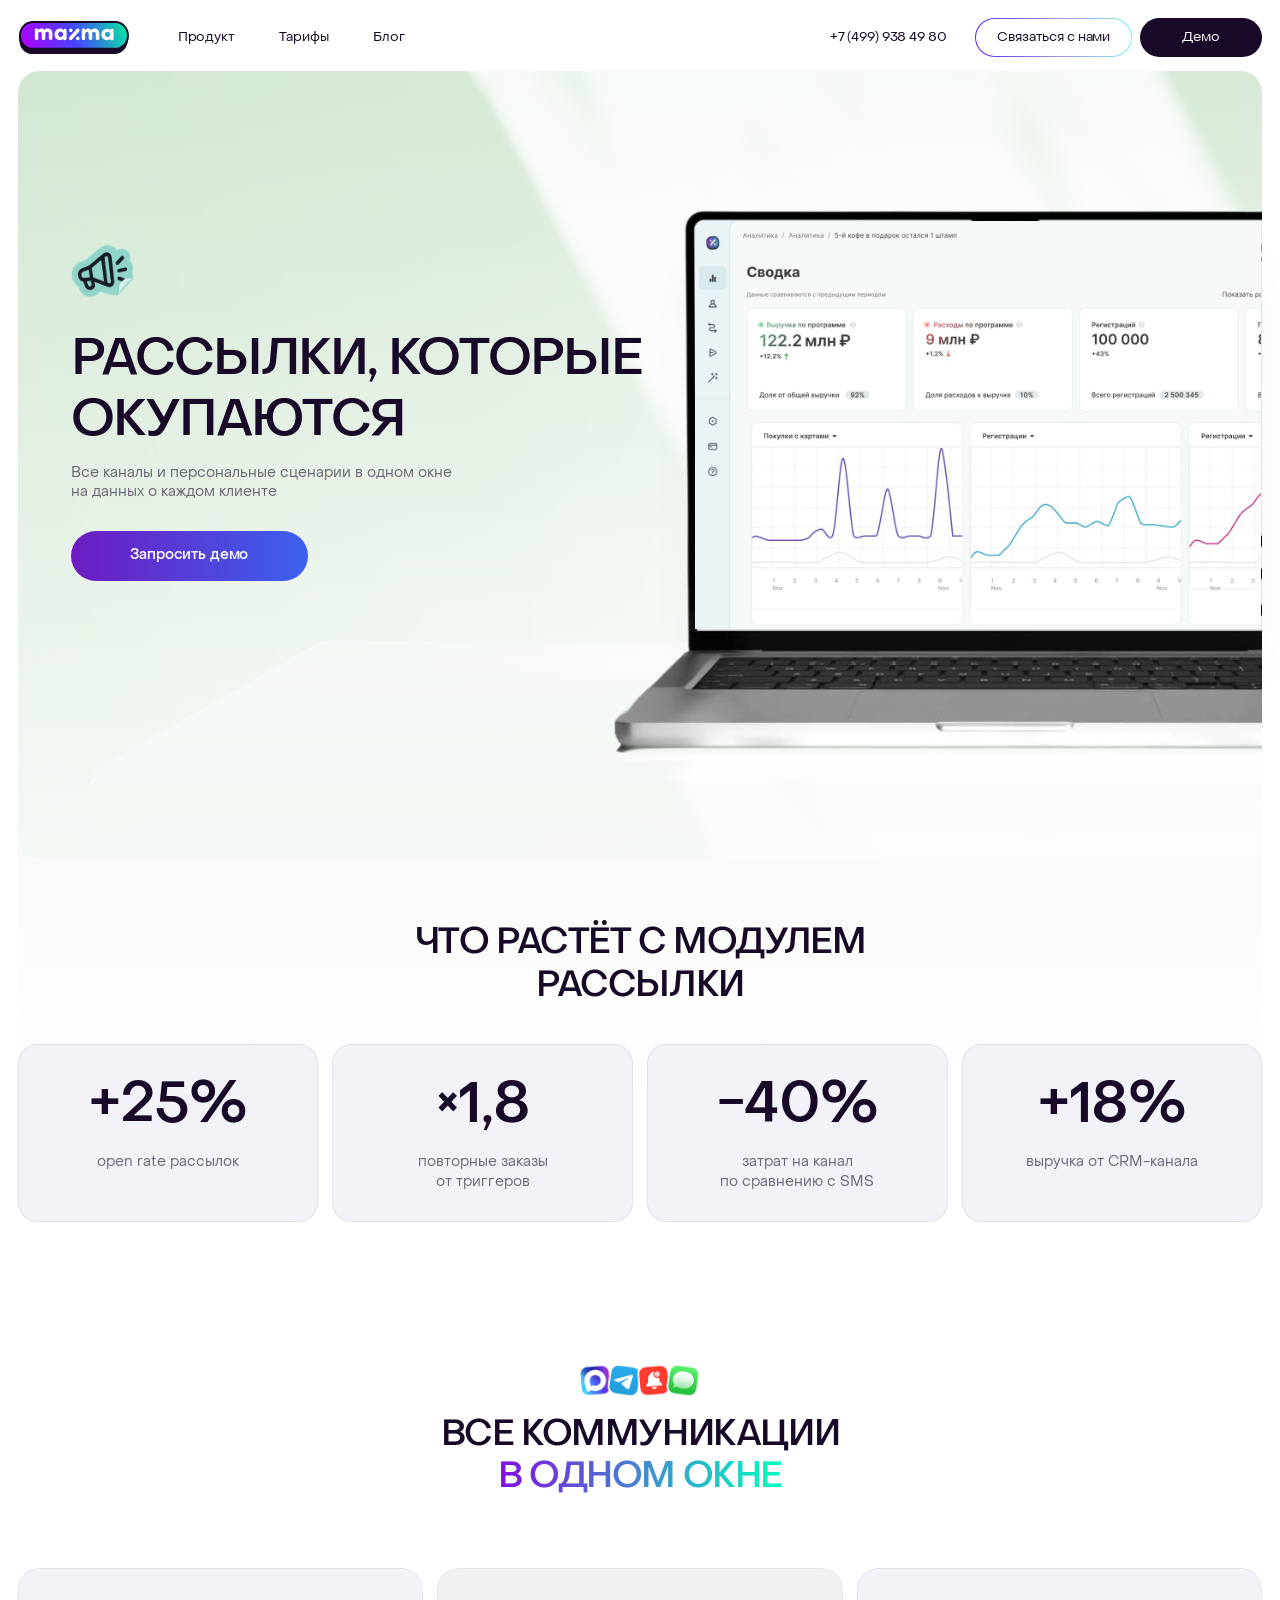
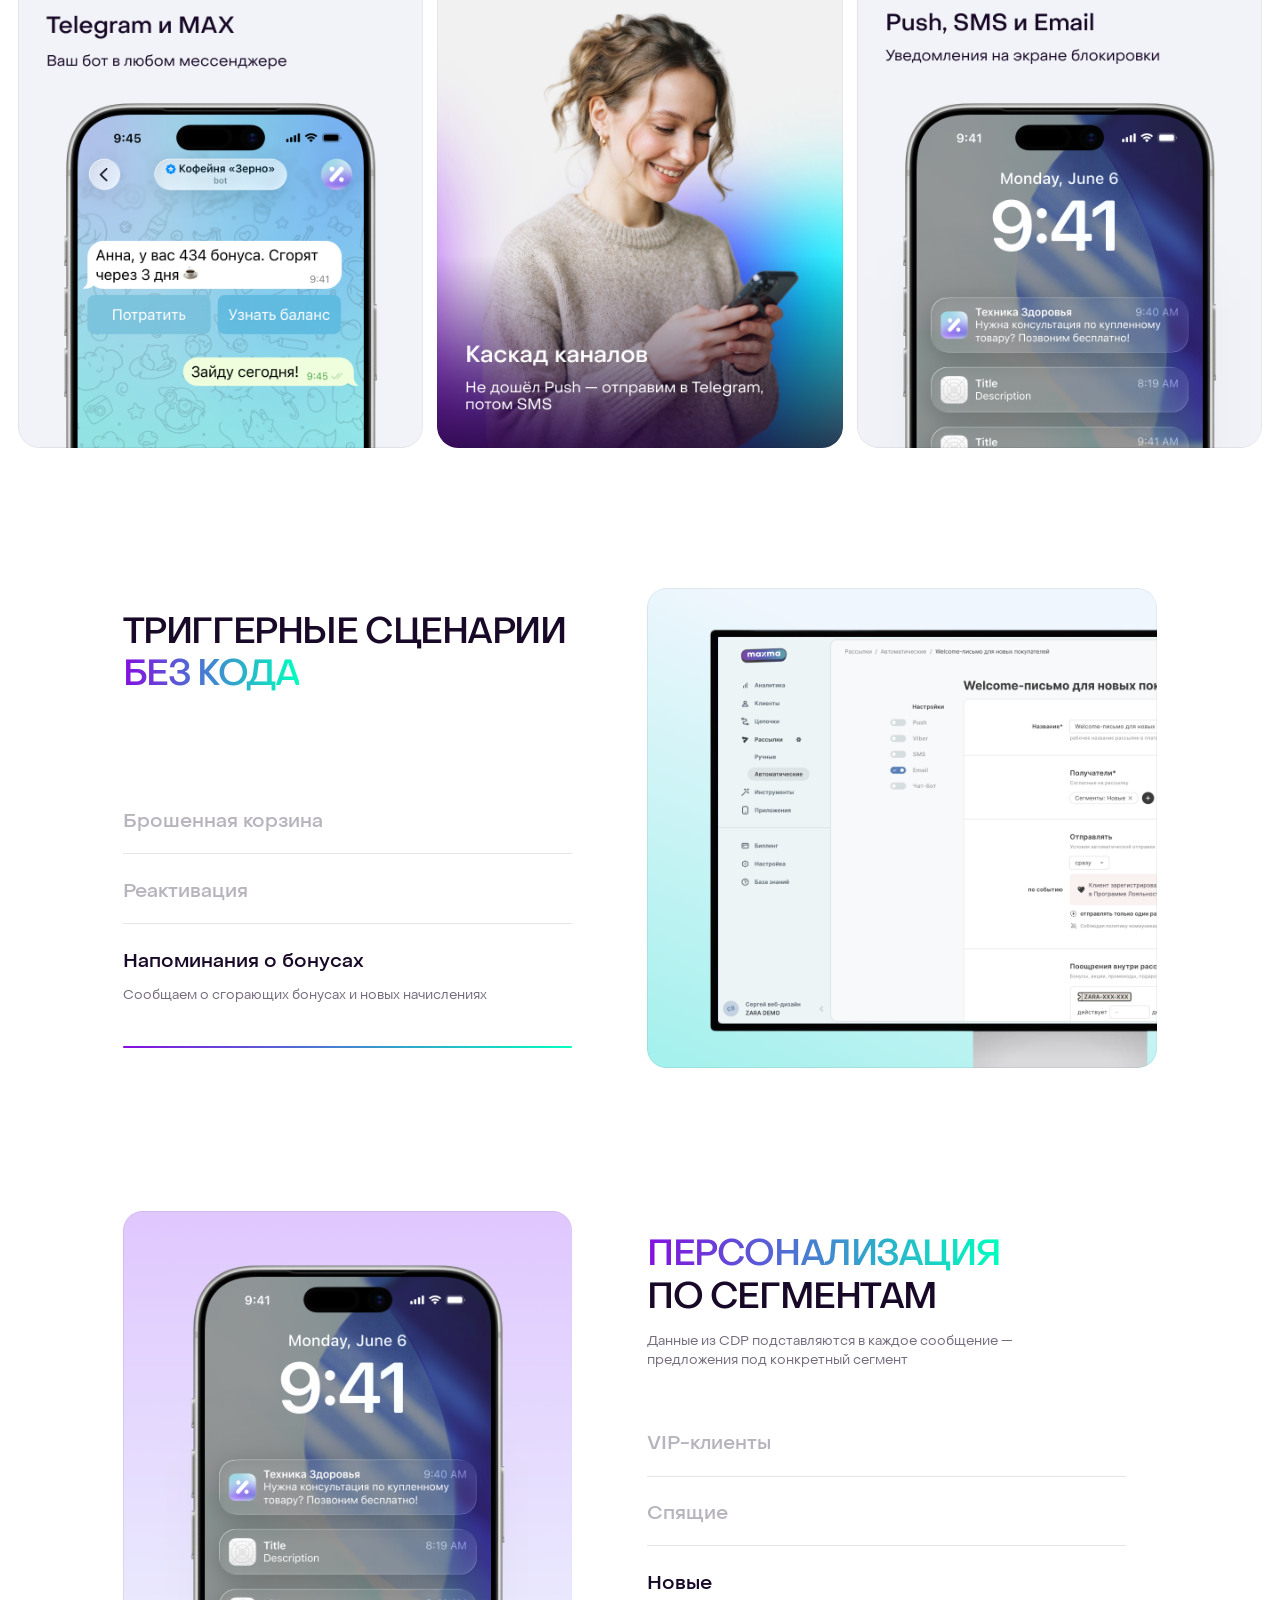
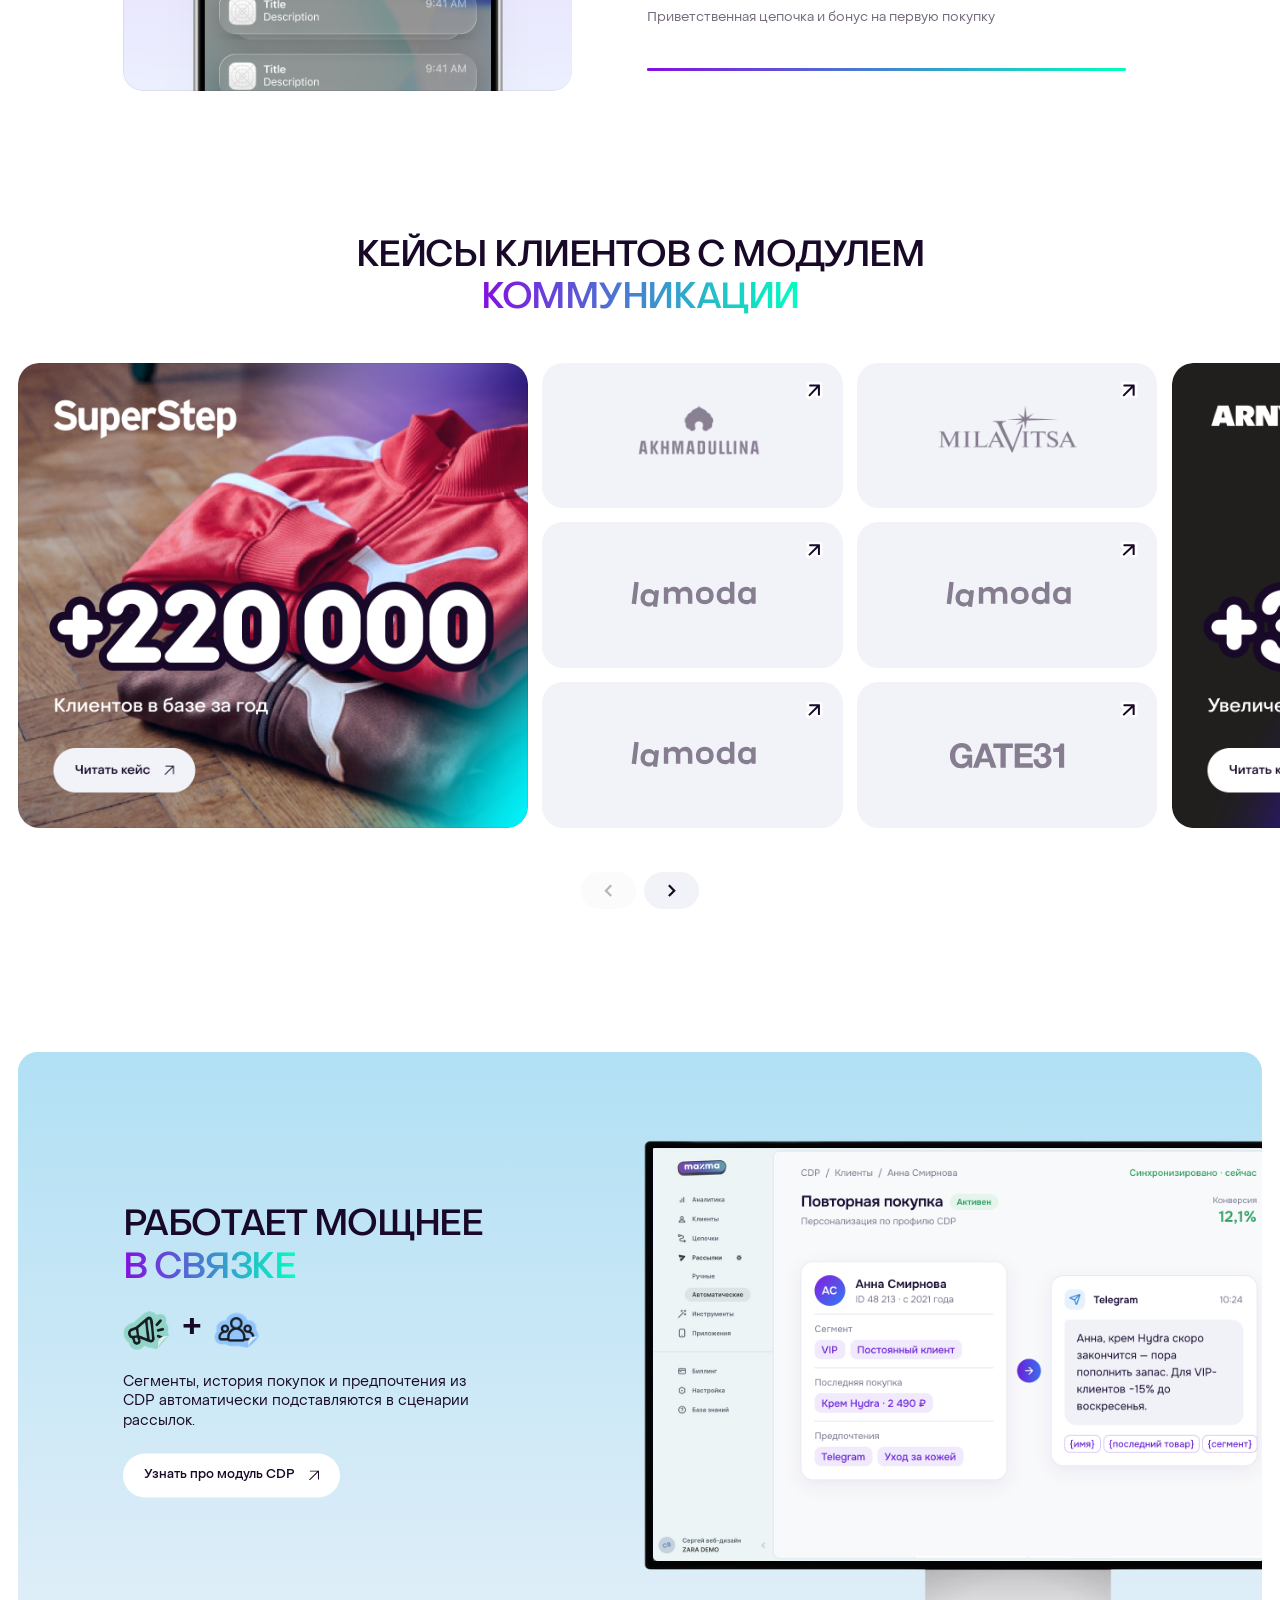
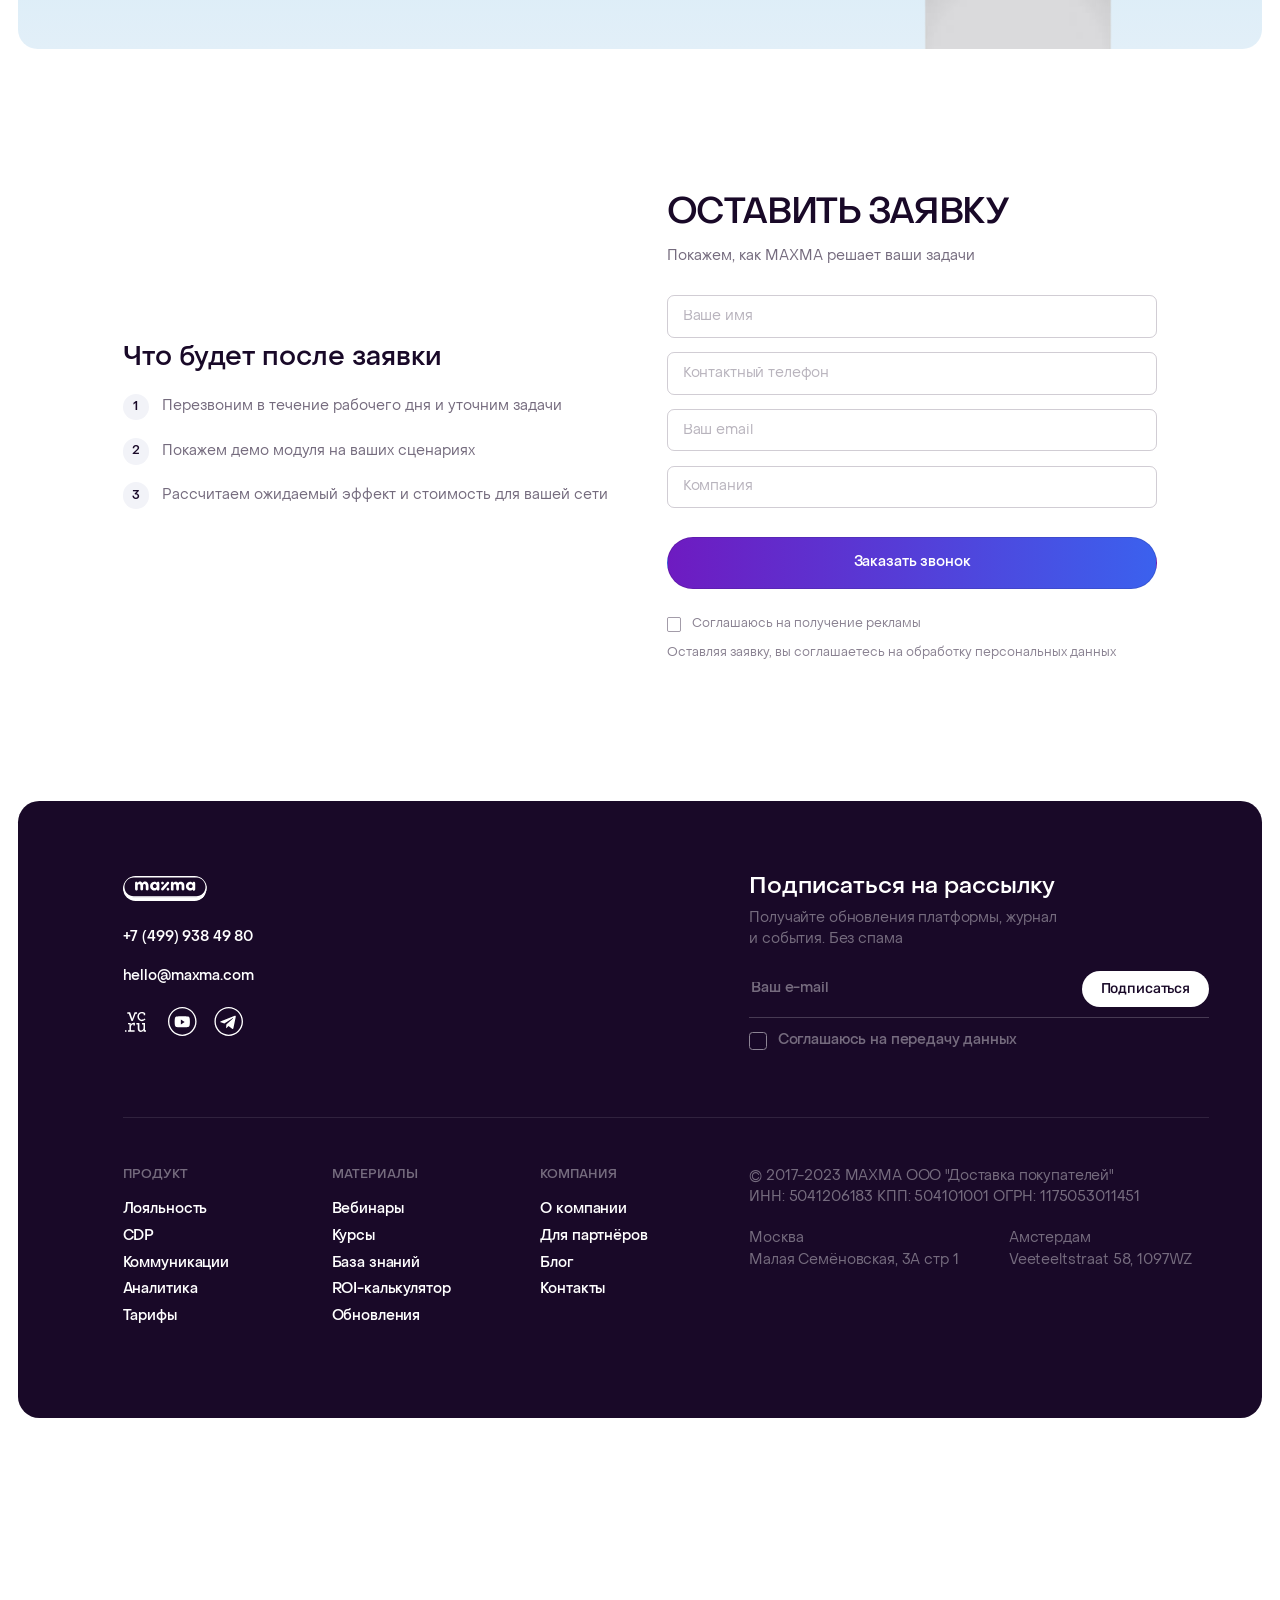
==== communications.html @ bf2fb755 "Import the updated mockup and add the «Рассылки» module page Main page: new hero backdrop, two-card " ====
<!doctype html>
<html lang="ru">
<head>
<meta charset="utf-8">
<meta name="viewport" content="width=1440">
<title>MAXMA — Рассылки и коммуникации</title>
<link rel="preconnect" href="https://fonts.googleapis.com">
<link rel="preconnect" href="https://fonts.gstatic.com" crossorigin>
<link href="https://fonts.googleapis.com/css2?family=Rubik:wght@400..500&display=swap" rel="stylesheet">
<link rel="stylesheet" href="css/styles.css">
<link rel="stylesheet" href="css/communications.css">
</head>
<body>
<!-- ============ HEADER · 59:628 — fixed for the whole scroll ============ -->
<div class="hdr-bar">
  <header class="hdr" data-node="14:130">
    <div class="hdr__left">
      <a class="hdr__logo ph ph--svg" href="index.html" data-asset="logo-maxma" aria-label="MAXMA"></a>
      <nav class="hdr__nav" data-node="29:542">
        <button class="hdr__link hdr__link--btn" id="productToggle" type="button" aria-expanded="false" aria-controls="productMenu">Продукт</button>
        <span class="hdr__link">Тарифы</span>
        <span class="hdr__link">Блог</span>
      </nav>
    </div>
    <div class="hdr__right">
      <a class="hdr__phone" href="tel:+74999384980">+7 (499) 938 49 80</a>
      <div class="hdr__actions">
        <a class="btn btn--outline" href="#lead">Связаться с нами</a>
        <a class="btn btn--dark" href="#lead">Демо</a>
      </div>
    </div>
  </header>
  <!-- Product mega menu · 29:556 -->
  <div class="pmenu" id="productMenu" data-node="29:556" aria-labelledby="productToggle">
    <div class="pmenu__col">
      <p class="pmenu__label">Коммуникации</p>
        <a class="pmenu__item" href="communications.html">
          <img class="pmenu__icon" src="assets/img/menu-communications.png" alt="" width="48" height="42">
          <span class="pmenu__text">
            <span class="pmenu__title">Коммуникации</span>
            <span class="pmenu__desc">Email, SMS, Telegram, MAX и Push<br>в одном окне</span>
          </span>
        </a>
        <a class="pmenu__item" href="#">
          <img class="pmenu__icon" src="assets/img/menu-integration.png" alt="" width="48" height="42">
          <span class="pmenu__text">
            <span class="pmenu__title">Интеграция</span>
            <span class="pmenu__desc">Брошенная корзина, реактивация, напоминания</span>
          </span>
        </a>
    </div>
    <div class="pmenu__col">
      <p class="pmenu__label">Лояльность</p>
        <a class="pmenu__item" href="#">
          <img class="pmenu__icon" src="assets/img/menu-loyalty.png" alt="" width="48" height="42">
          <span class="pmenu__text">
            <span class="pmenu__title">Программа лояльности</span>
            <span class="pmenu__desc">Бонусы, уровни и правила удержания</span>
          </span>
        </a>
        <a class="pmenu__item" href="#">
          <img class="pmenu__icon" src="assets/img/menu-growth.png" alt="" width="48" height="39">
          <span class="pmenu__text">
            <span class="pmenu__title">Рост клиентской базы</span>
            <span class="pmenu__desc">Выпуск карт, активация и учёт</span>
          </span>
        </a>
    </div>
    <div class="pmenu__col">
      <p class="pmenu__label">Данные и аналитика</p>
        <a class="pmenu__item" href="#">
          <img class="pmenu__icon" src="assets/img/menu-cdp.png" alt="" width="48" height="42">
          <span class="pmenu__text">
            <span class="pmenu__title">CDP — клиентская база</span>
            <span class="pmenu__desc">Единый профиль из онлайна<br>и офлайна</span>
          </span>
        </a>
        <a class="pmenu__item" href="#">
          <img class="pmenu__icon" src="assets/img/menu-analytics.png" alt="" width="48" height="42">
          <span class="pmenu__text">
            <span class="pmenu__title">Аналитика</span>
            <span class="pmenu__desc">RFM, когорты, LTV и отчёты</span>
          </span>
        </a>
    </div>
    <div class="pmenu__promo" data-node="29:599">
      <span class="pmenu__blob pmenu__blob--violet" aria-hidden="true"><span><img src="assets/img/menu-blob-violet.svg" alt=""></span></span>
      <span class="pmenu__blob pmenu__blob--cyan" aria-hidden="true"><span><img src="assets/img/menu-blob-cyan.svg" alt=""></span></span>
      <p class="pmenu__promo-title">Не знаете,<br>с чего начать?</p>
      <p class="pmenu__promo-desc">Соберём конфигурацию под вашу<br>сеть и запустим за 30 дней</p>
      <a class="btn btn--grad pmenu__promo-btn" href="#lead">Спросить нас</a>
    </div>
  </div>
</div>
<div class="menu-dim" id="menuDim"></div>

<div class="page">
<div class="stage stage--comm" id="stage">

  <!-- ============ HERO · 20:1480 ============ -->
  <section class="chero" data-node="20:1480">
    <div class="chero__bg" data-node="20:1481"></div>
    <div class="chero__glare" data-node="20:1482"><img src="assets/img/comm-hero-glare.jpg" alt=""></div>
    <img class="chero__icon" src="assets/img/icon-megaphone.png" alt="" width="71" height="62" data-node="20:1483">
    <div class="chero__copy" data-node="20:1484">
      <div class="chero__head">
        <h1 class="chero__title" data-node="20:1486">Рассылки, которые<br>окупаются</h1>
        <p class="chero__sub" data-node="20:1487">Все каналы и персональные сценарии в одном окне<br>на данных о каждом клиенте</p>
      </div>
      <a class="btn btn--grad chero__cta" href="#lead" data-node="20:1488">Запросить демо</a>
    </div>
    <div class="chero__laptop" data-node="20:1490"><img src="assets/img/comm-hero-laptop.png" alt=""></div>
    <div class="chero__screen" data-node="20:1491"><img src="assets/img/comm-hero-screen.jpg" alt="Сводка в кабинете MAXMA"></div>
  </section>

  <!-- ============ METRICS · 20:1492 ============ -->
  <section class="cmetrics" data-node="20:1492">
    <h2 class="sec-title cmetrics__title" data-node="20:1493">Что растёт с модулем Рассылки</h2>
    <div class="cmetrics__row" data-node="20:1494">
      <div class="cmetric"><p class="cmetric__value">+25%</p><p class="cmetric__label">open rate рассылок</p></div>
      <div class="cmetric"><p class="cmetric__value">×1,8</p><p class="cmetric__label">повторные заказы<br>от триггеров</p></div>
      <div class="cmetric"><p class="cmetric__value">−40%</p><p class="cmetric__label">затрат на канал<br>по сравнению с SMS</p></div>
      <div class="cmetric"><p class="cmetric__value">+18%</p><p class="cmetric__label">выручка от CRM-канала</p></div>
    </div>
  </section>

  <!-- ============ ALL CHANNELS · 59:571 ============
       The three cards are phone / photo collages — exported whole, copy
       included. -->
  <section class="cchannels" data-node="59:571">
    <div class="cchannels__head" data-node="62:4872">
      <img class="cchannels__icons" src="assets/img/comm-channels.png" alt="MAX, Telegram, Push, SMS" width="136" height="38" data-node="62:4874">
      <h2 class="sec-title cchannels__title" data-node="59:572">Все коммуникации <span class="grad">в одном окне</span></h2>
    </div>
    <div class="cchannels__row" data-node="59:573">
      <div class="ccard ph" data-asset="comm-telegram" data-node="59:574" role="img" aria-label="Telegram и MAX — ваш бот в любом мессенджере"></div>
      <div class="ccard ph" data-asset="comm-cascade" data-node="59:599" role="img" aria-label="Каскад каналов — не дошёл Push, отправим в Telegram, потом SMS"></div>
      <div class="ccard ph" data-asset="comm-push" data-node="59:579" role="img" aria-label="Push, SMS и Email — уведомления на экране блокировки"></div>
    </div>
  </section>

  <!-- ============ TRIGGERS · 59:835 ============
       Same step list as «Максимум результата»: pictures trigger-1 … 3. -->
  <section class="csteps csteps--trig" data-node="59:837">
    <div class="csteps__col" data-node="59:838">
      <h2 class="sec-title csteps__title" data-node="62:4855">Триггерные сценарии <span class="grad">без кода</span></h2>
      <ol class="steps" data-steps="trigCard" data-node="59:839">
      <li class="why-item is-active" data-i="0">
        <button class="why-item__head" type="button" aria-expanded="true">
          <span class="why-item__title">Брошенная корзина</span>
        </button>
        <p class="why-item__desc">Возвращаем клиента к незавершённой покупке</p>
        <span class="why-item__bar" aria-hidden="true"></span>
      </li>
      <li class="why-item" data-i="1">
        <button class="why-item__head" type="button" aria-expanded="false">
          <span class="why-item__title">Реактивация</span>
        </button>
        <p class="why-item__desc">Напоминаем о себе тем, кто давно не покупал</p>
        <span class="why-item__bar" aria-hidden="true"></span>
      </li>
      <li class="why-item" data-i="2">
        <button class="why-item__head" type="button" aria-expanded="false">
          <span class="why-item__title">Напоминания о бонусах</span>
        </button>
        <p class="why-item__desc">Сообщаем о сгорающих бонусах и новых начислениях</p>
        <span class="why-item__bar" aria-hidden="true"></span>
      </li>
      </ol>
    </div>
    <div class="steps-card csteps__card" id="trigCard" data-node="59:857">
      <div class="why-shot ph is-active" data-asset="trigger-1" data-i="0"></div>
      <div class="why-shot ph" data-asset="trigger-2" data-i="1"></div>
      <div class="why-shot ph" data-asset="trigger-3" data-i="2"></div>
    </div>
  </section>

  <!-- ============ SEGMENTS · 62:4709 ============
       Pictures segment-1 … 3. -->
  <section class="csteps csteps--seg" data-node="62:4711">
    <div class="steps-card csteps__card csteps__card--seg" id="segCard" data-node="62:4728">
      <div class="why-shot ph is-active" data-asset="segment-1" data-i="0"></div>
      <div class="why-shot ph" data-asset="segment-2" data-i="1"></div>
      <div class="why-shot ph" data-asset="segment-3" data-i="2"></div>
    </div>
    <div class="csteps__col csteps__col--seg" data-node="62:4712">
      <div class="csteps__head" data-node="62:4738">
        <h2 class="sec-title csteps__title" data-node="62:4739"><span class="grad">Персонализация</span><br>по сегментам</h2>
        <p class="csteps__sub" data-node="62:4740">Данные из CDP подставляются в каждое сообщение — предложения под конкретный сегмент</p>
      </div>
      <ol class="steps csteps__list--seg" data-steps="segCard" data-node="62:4713">
      <li class="why-item is-active" data-i="0">
        <button class="why-item__head" type="button" aria-expanded="true">
          <span class="why-item__title">VIP-клиенты</span>
        </button>
        <p class="why-item__desc">Персональная скидка и ранний доступ</p>
        <span class="why-item__bar" aria-hidden="true"></span>
      </li>
      <li class="why-item" data-i="1">
        <button class="why-item__head" type="button" aria-expanded="false">
          <span class="why-item__title">Спящие</span>
        </button>
        <p class="why-item__desc">Возвращаем персональным предложением</p>
        <span class="why-item__bar" aria-hidden="true"></span>
      </li>
      <li class="why-item" data-i="2">
        <button class="why-item__head" type="button" aria-expanded="false">
          <span class="why-item__title">Новые</span>
        </button>
        <p class="why-item__desc">Приветственная цепочка и бонус на первую покупку</p>
        <span class="why-item__bar" aria-hidden="true"></span>
      </li>
      </ol>
    </div>
  </section>

  <!-- ============ CASES · 59:938 ============ -->
  <section class="ccl ccl--comm" data-node="59:938">
    <h2 class="sec-title ccl__title" data-node="59:939">Кейсы клиентов с модулем <span class="grad">коммуникации</span></h2>

    <div class="ccl__row" data-node="59:951">
      <div class="ccl__track" id="casesTrack">

        <a class="ccase ph" href="#" data-asset="case-study-2" data-node="59:1024" aria-label="Кейс SuperStep: +220 000 клиентов в базе за год"></a>

        <div class="lgrid" data-node="59:982">
          <a class="lcard" href="#" data-node="14:213">
            <span class="lcard__logo ph" data-asset="client-04"></span>
            <img class="lcard__arrow" src="assets/img/arrow-outward.svg" alt="" width="24" height="24">
          </a>
          <a class="lcard" href="#" data-node="14:217">
            <span class="lcard__logo ph" data-asset="client-05"></span>
            <img class="lcard__arrow" src="assets/img/arrow-outward.svg" alt="" width="24" height="24">
          </a>
          <a class="lcard" href="#" data-node="14:232">
            <span class="lcard__logo ph ph--logo" data-asset="client-03"></span>
            <img class="lcard__arrow" src="assets/img/arrow-outward.svg" alt="" width="24" height="24">
          </a>
          <a class="lcard" href="#" data-node="14:237">
            <span class="lcard__logo ph ph--logo" data-asset="client-03"></span>
            <img class="lcard__arrow" src="assets/img/arrow-outward.svg" alt="" width="24" height="24">
          </a>
          <a class="lcard" href="#" data-node="14:242">
            <span class="lcard__logo ph ph--logo" data-asset="client-03"></span>
            <img class="lcard__arrow" src="assets/img/arrow-outward.svg" alt="" width="24" height="24">
          </a>
          <a class="lcard" href="#" data-node="14:247">
            <span class="lcard__logo ph ph--logo" data-asset="client-07"></span>
            <img class="lcard__arrow" src="assets/img/arrow-outward.svg" alt="" width="24" height="24">
          </a>
        </div>

        <a class="ccase ph" href="#" data-asset="case-study-1" data-node="59:952" aria-label="Кейс ARNY PRAHT: +35% прибыли от интернет-продаж"></a>

        <div class="ccl__peek" data-node="59:1046"></div>
      </div>
    </div>

    <div class="cases-nav" data-node="59:1048">
      <button class="navbtn navbtn--prev" id="casesPrev" aria-label="Назад"><svg width="62" height="42" viewBox="0 0 62 42" aria-hidden="true"><path d="M34 27L28 21L34 15" fill="none" stroke="currentColor" stroke-width="2.5"/></svg></button>
      <button class="navbtn" id="casesNext" aria-label="Вперёд"><svg width="62" height="42" viewBox="0 0 62 42" aria-hidden="true"><path d="M28 27L34 21L28 15" fill="none" stroke="currentColor" stroke-width="2.5"/></svg></button>
    </div>
  </section>

  <!-- ============ BETTER TOGETHER · 60:1196 ============ -->
  <section class="cbundle" data-node="60:1196">
    <div class="cbundle__monitor" data-node="61:1214"><img src="assets/img/bundle-monitor.png" alt=""></div>
    <div class="cbundle__screen" data-node="61:1215"><img src="assets/img/bundle-screen.jpg" alt=""></div>
    <div class="cbundle__cdp" data-node="61:1212"><img src="assets/img/bundle-cdp.png" alt="Профиль клиента в CDP и персональное сообщение в Telegram"></div>
    <div class="cbundle__copy" data-node="61:1206">
      <h2 class="sec-title cbundle__title" data-node="60:1199">Работает мощнее <span class="grad">в связке</span></h2>
      <div class="cbundle__icons" data-node="63:4896" aria-hidden="true">
        <img src="assets/img/icon-megaphone.png" alt="" width="52" height="46">
        <span>+</span>
        <img src="assets/img/icon-audience.png" alt="" width="52" height="42">
      </div>
      <p class="cbundle__text" data-node="60:1200">Сегменты, история покупок и предпочтения из<br>CDP автоматически подставляются в сценарии<br>рассылок.</p>
      <a class="cbundle__btn" href="#" data-node="61:1202">Узнать про модуль CDP<img src="assets/img/arrow-small.svg" alt="" width="10.4952" height="10.4952"></a>
    </div>
  </section>

  <!-- ============ LEAD FORM · 59:1054 ============ -->
  <section class="clead" id="lead" data-node="59:1054">
    <div class="clead__next" data-node="62:1219">
      <p class="clead__next-title" data-node="62:1220">Что будет после заявки</p>
      <ol class="clead__steps">
        <li><span class="clead__num">1</span><span>Перезвоним в течение рабочего дня и уточним задачи</span></li>
        <li><span class="clead__num">2</span><span>Покажем демо модуля на ваших сценариях</span></li>
        <li><span class="clead__num">3</span><span>Рассчитаем ожидаемый эффект и стоимость для вашей сети</span></li>
      </ol>
    </div>

    <form class="lead__form" id="leadForm" novalidate data-node="59:1055">
      <div class="lead__head">
        <p class="lead__title">Оставить заявку</p>
        <p class="lead__sub">Покажем, как MAXMA решает ваши задачи</p>
      </div>
      <div class="lead__fields">
        <label class="field"><input type="text" name="name" placeholder="Ваше имя" autocomplete="name"></label>
        <label class="field"><input type="tel" name="phone" placeholder="Контактный телефон" autocomplete="tel"></label>
        <label class="field"><input type="email" name="email" placeholder="Ваш email" autocomplete="email"></label>
        <label class="field"><input type="text" name="company" placeholder="Компания" autocomplete="organization"></label>
      </div>
      <button class="btn btn--grad lead__submit" type="submit">Заказать звонок</button>
      <div class="lead__agreement">
        <label class="check"><input type="checkbox" name="ads"><span class="check__box"></span><span class="check__label">Соглашаюсь на получение рекламы</span></label>
        <p class="lead__legal">Оставляя заявку, вы соглашаетесь на обработку персональных данных</p>
      </div>
    </form>
  </section>

  <!-- ============ FOOTER · 59:1115 ============ -->
  <footer class="ftr ftr--comm" data-node="59:1115">
    <span class="ftr__logo ph ph--svg" data-asset="logo-maxma-white"></span>

    <div class="ftr__contacts" data-node="27:263">
      <a class="ftr__contact" href="tel:+74999384980">+7 (499) 938 49 80</a>
      <a class="ftr__contact" href="mailto:hello@maxma.com">hello@maxma.com</a>
      <div class="ftr__social">
        <a class="ftr__soc ftr__soc--vc" href="#" aria-label="vc.ru"><img src="assets/img/soc-vc.svg" alt="" width="23.8125" height="22.1849"></a>
        <img class="ftr__soc" src="assets/img/soc-yt-tg.svg" alt="YouTube, Telegram" width="84" height="32">
      </div>
    </div>

    <div class="ftr__sub" data-node="27:284">
      <div class="ftr__subhead">
        <p class="ftr__subtitle">Подписаться на рассылку</p>
        <p class="ftr__subdesc"><span>Получайте обновления платформы, журнал</span><span>и события. Без спама</span></p>
      </div>
      <form class="ftr__subform" id="subForm" novalidate>
        <input type="email" name="email" placeholder="Ваш e-mail" autocomplete="email">
        <button class="btn btn--white btn--pill" type="submit">Подписаться</button>
      </form>
      <label class="check check--light"><input type="checkbox" name="consent"><span class="check__box"></span><span class="check__label">Соглашаюсь на передачу данных</span></label>
    </div>

    <div class="ftr__body" data-node="27:245">
      <hr class="ftr__rule">
      <div class="ftr__cols" data-node="27:247">
        <div class="ftr__col">
          <p class="ftr__coltitle">Продукт</p>
          <ul><li><a href="#">Лояльность</a></li><li><a href="#">CDP</a></li><li><a href="communications.html">Коммуникации</a></li><li><a href="#">Аналитика</a></li><li><a href="#">Тарифы</a></li></ul>
        </div>
        <div class="ftr__col">
          <p class="ftr__coltitle">Материалы</p>
          <ul><li><a href="#">Вебинары</a></li><li><a href="#">Курсы</a></li><li><a href="#">База знаний</a></li><li><a href="#">ROI-калькулятор</a></li><li><a href="#">Обновления</a></li></ul>
        </div>
        <div class="ftr__col">
          <p class="ftr__coltitle">Компания</p>
          <ul><li><a href="#">О компании</a></li><li><a href="#">Для партнёров</a></li><li><a href="#">Блог</a></li><li><a href="#">Контакты</a></li></ul>
        </div>
        <div class="ftr__legal" data-node="29:329">
          <p><span>© 2017-2023 MAXMA ООО "Доставка покупателей"</span><span>ИНН: 5041206183 КПП: 504101001 ОГРН: 1175053011451</span></p>
          <div class="ftr__addr">
            <p><span>Москва</span><span>Малая Семёновская, 3А стр 1</span></p>
            <p><span>Амстердам</span><span>Veeteeltstraat 58, 1097WZ</span></p>
          </div>
        </div>
      </div>
    </div>
  </footer>

</div>
</div>

<div class="toast" id="toast" role="status" aria-live="polite"></div>
<script src="js/main.js"></script>
</body>
</html>
---- css/styles.css ----
/* =====================================================================
   MAXMA — main page
   Figma: J5O8dq0z1hB7ba68lMvQYn · frame «Главная» 14:128 (1440 × 8208)
   Fixed-width 1440 prototype. Every block is placed at its Figma
   coordinates; inner layouts mirror the Figma auto-layout. Everything
   from the client results down sits 60px lower than in the mockup —
   extra air under the hero monitor.
   ===================================================================== */

/* ---------- Object Sans (PP Object Sans) ---------- */
@font-face{font-family:"Object Sans";src:url("../assets/fonts/ObjectSans-Light.woff2") format("woff2"),url("../assets/fonts/ObjectSans-Light.woff") format("woff");font-weight:300;font-style:normal;font-display:swap}
@font-face{font-family:"Object Sans";src:url("../assets/fonts/ObjectSans-Regular.woff2") format("woff2"),url("../assets/fonts/ObjectSans-Regular.woff") format("woff");font-weight:400;font-style:normal;font-display:swap}
@font-face{font-family:"Object Sans";src:url("../assets/fonts/ObjectSans-Medium.woff2") format("woff2"),url("../assets/fonts/ObjectSans-Medium.woff") format("woff");font-weight:500;font-style:normal;font-display:swap}
@font-face{font-family:"Object Sans";src:url("../assets/fonts/ObjectSans-Bold.woff2") format("woff2"),url("../assets/fonts/ObjectSans-Bold.woff") format("woff");font-weight:700;font-style:normal;font-display:swap}
@font-face{font-family:"Object Sans";src:url("../assets/fonts/ObjectSans-Black.woff2") format("woff2"),url("../assets/fonts/ObjectSans-Black.woff") format("woff");font-weight:900;font-style:normal;font-display:swap}

/* ---------- tokens ---------- */
:root{
  --ink:#190928;
  --ink-80:rgba(25,9,40,.8);
  --ink-60:rgba(25,9,40,.6);
  --ink-40:rgba(25,9,40,.4);
  --ink-30:rgba(25,9,40,.3);
  --ink-20:rgba(25,9,40,.2);
  --mint:#7ceff6;
  --surface:#f2f3f8;
  --hairline:rgba(0,0,0,.1);
  --grad-cta:linear-gradient(90deg,#6e1bc1 0%,#3b61ee 100%);
  --grad-text:linear-gradient(90deg,#850ee0 0%,#00ffbf 100%);
  --grad-border:linear-gradient(270deg,#7ceff6 0%,#aa89e8 49.67%,#5822f8 100%);
  --sans:"Object Sans","Helvetica Neue",Arial,sans-serif;
  --rubik:"Rubik","Object Sans",Arial,sans-serif;
}

/* ---------- reset ---------- */
*,*::before,*::after{box-sizing:border-box}
html{-webkit-text-size-adjust:100%}
body{
  margin:0;background:#fff;color:var(--ink);
  font-family:var(--sans);font-weight:400;
  -webkit-font-smoothing:antialiased;-moz-osx-font-smoothing:grayscale;
  text-rendering:optimizeLegibility;
}
p,h1,h2,h3,ul{margin:0;padding:0}
ul{list-style:none}
a{color:inherit;text-decoration:none}
button{font:inherit;color:inherit;background:none;border:0;padding:0;cursor:pointer}
input{font:inherit;color:inherit}
img,svg{display:block}
hr{border:0;margin:0}

/* ---------- stage ---------- */
/* Layout sits on a 1440 grid and the frame does not clip: full-bleed art
   (the hero gradient at 1520) paints past the frame edge, and wider screens
   just show white to either side. */
/* The carousels deliberately run past the 1440 frame into the white
   margins. .page clips that overflow itself, so the document never gets
   wider than the window and can't be nudged sideways (overflow:hidden on
   the root still lets focus, find-in-page or a trackpad swipe scroll it).
   clip, unlike hidden, doesn't make .page a scroll container. */
.page{width:100%;overflow-x:clip}
.stage{position:relative;width:1440px;height:8268px;margin:0 auto;background:#fff}
.stage>*{position:absolute}

/* ---------- asset placeholders ----------
   JS swaps in the real file when it exists in assets/img/.
   Until then the slot keeps its exact designed box. */
.ph{
  background:linear-gradient(135deg,#eef0f6 0%,#e6e9f2 100%);
  background-size:cover;background-position:center;background-repeat:no-repeat;
  border-radius:inherit;
}
.ph.is-loaded{background-image:var(--src);background-color:transparent}
.ph.is-video{background:none}
.ph video{width:100%;height:100%;object-fit:cover;display:block;border-radius:inherit}
.ph--svg,.ph--logo{background:none}
.ph--svg.is-loaded,.ph--logo.is-loaded{background-image:var(--src);background-size:contain;background-repeat:no-repeat;background-position:center}
.ph--svg:not(.is-loaded),.ph--logo:not(.is-loaded){
  background:rgba(25,9,40,.06);border-radius:4px;
}
.ph--round{border-radius:50%}


/* ---------- reveal on scroll ---------- */
.reveal{opacity:0;transform:translateY(18px);transition:opacity .7s ease,transform .7s cubic-bezier(.2,.6,.3,1)}
.reveal.is-in{opacity:1;transform:none}
@media (prefers-reduced-motion:reduce){.reveal{opacity:1;transform:none;transition:none}}

/* ---------- shared type ---------- */
.sec-title{
  font-weight:500;font-size:40px;line-height:1.2;letter-spacing:-1.6px;
  text-transform:uppercase;text-align:center;color:var(--ink);
}
/* Figma sits big caps a few px lower in a fixed line-height than the browser
   does with Object Sans' metrics; nudge the glyphs without moving the box. */
.sec-title,.lead__title{transform:translateY(3px)}
.sec-sub{
  font-weight:400;font-size:16px;line-height:22px;
  text-align:center;color:var(--ink);opacity:.6;
}
.sec-head{display:flex;flex-direction:column;align-items:center;gap:16px}
.grad{
  background:var(--grad-text);
  -webkit-background-clip:text;background-clip:text;color:transparent;
  /* text-clipped backgrounds only paint the content box: the vertical pad
     keeps the breve of Й and other tall caps inside it (inline padding
     doesn't touch the line box) */
  padding:.2em 0;
}
/* ---------- buttons ---------- */
.btn{
  display:inline-flex;align-items:center;justify-content:center;
  font-weight:500;font-size:15px;line-height:24px;letter-spacing:-.15px;
  white-space:nowrap;transition:transform .18s ease,box-shadow .18s ease,opacity .18s ease;
}
.btn:active{transform:translateY(1px)}
/* border-image ignores border-radius, so the gradient is a border-box layer
   with a solid padding-box fill painted over it. */
.btn--outline{
  height:44px;padding:8px 24px;border:2px solid transparent;border-radius:40px;font-weight:400;
  background:linear-gradient(#fff,#fff) padding-box,var(--grad-border) border-box;
}
.btn--outline:hover{background:linear-gradient(#f4fdfe,#f4fdfe) padding-box,var(--grad-border) border-box}
.btn--dark{height:44px;width:138px;padding:8px 24px;border-radius:60px;background:var(--ink);color:#fff;font-weight:400}
.btn--dark:hover{box-shadow:0 8px 20px rgba(25,9,40,.25)}
.btn--grad{
  padding:16.17px 24px;border-radius:99.81px;border:1px solid var(--hairline);
  background:var(--grad-cta);color:#fff;font-size:16px;letter-spacing:-.16px;
}
.btn--grad:hover{box-shadow:0 10px 26px rgba(110,27,193,.35)}
.btn--white{background:#fff;color:var(--ink)}
.btn--pill{height:40px;padding:8px 20px;border-radius:70px;font-family:var(--rubik);font-weight:450;font-size:16px;line-height:24px;letter-spacing:-.16px}

/* =====================================================================
   HEADER · 14:130
   ===================================================================== */
/* Fixed for the whole scroll, no backdrop — it rides straight over the page. */
.hdr-bar{position:fixed;top:0;left:0;width:100%;height:84px;z-index:100;pointer-events:none}
.hdr-bar .hdr{pointer-events:auto}
.hdr{position:relative;width:1440px;height:48px;margin:0 auto;top:18px;display:flex;align-items:center;justify-content:space-between;padding:0 20px 0 21px}
.hdr__left{display:flex;align-items:center;gap:30px}
.hdr__logo{width:124px;height:36.978px}
.hdr__nav{display:flex;align-items:center;height:38px;padding:12px 0;border-radius:4px}
/* Pills sit edge to edge · 29:542. Тарифы and Блог are not links yet. */
.hdr__link{display:flex;align-items:center;justify-content:center;padding:7px 25px;border-radius:50px;font-size:15px;line-height:24px;letter-spacing:-.15px;color:var(--ink);white-space:nowrap;cursor:default;transition:background .18s,box-shadow .18s}
.hdr__link--btn{cursor:pointer}
/* the .5px hairline is inset so opening doesn't nudge the row */
.hdr__link--btn[aria-expanded="true"]{background:#fff;box-shadow:inset 0 0 0 .5px rgba(0,0,0,.08)}
.hdr__right{display:flex;align-items:center;gap:32px;height:48px}
.hdr__phone{font-size:15px;line-height:24px;letter-spacing:-.15px;white-space:nowrap}
.hdr__actions{display:flex;align-items:center;gap:8px;height:48px;padding:12px 0;border-radius:4px}

/* =====================================================================
   PRODUCT MENU · 29:556
   Hangs under the header; the page behind is dimmed the way the mockup
   does it (content at 50% over #fcfcfd, then 18% black) — folded into
   one overlay colour.
   ===================================================================== */
.menu-dim{position:fixed;inset:0;z-index:99;background:rgba(175,175,176,.59);opacity:0;visibility:hidden;transition:opacity .2s ease,visibility 0s linear .2s}
.menu-open .menu-dim{opacity:1;visibility:visible;transition:opacity .2s ease}

.pmenu{
  position:absolute;top:84px;left:calc(50% - 700px);width:1400px;
  display:flex;align-items:flex-start;gap:32px;padding:32px;
  background:#fff;border:1px solid rgba(25,9,40,.08);border-radius:20px;overflow:hidden;
  box-shadow:0 18px 48px -8px rgba(36,18,61,.1);
  pointer-events:none;opacity:0;visibility:hidden;transform:translateY(-6px);
  transition:opacity .18s ease,transform .22s cubic-bezier(.2,.6,.3,1),visibility 0s linear .22s;
}
.menu-open .pmenu{pointer-events:auto;opacity:1;visibility:visible;transform:none;transition:opacity .18s ease,transform .22s cubic-bezier(.2,.6,.3,1)}
@media (prefers-reduced-motion:reduce){.pmenu{transform:none}}

.pmenu__col{width:304px;flex:none;display:flex;flex-direction:column;align-items:flex-start;gap:28px}
.pmenu__label{width:100%;font-weight:500;font-size:11px;line-height:13px;letter-spacing:.55px;text-transform:uppercase;color:rgba(25,9,40,.56)}
.pmenu__item{display:flex;align-items:flex-start;gap:12px;width:100%;color:var(--ink)}
.pmenu__icon{flex:none;width:48px;transition:transform .2s ease}
.pmenu__item:hover .pmenu__icon{transform:rotate(-4deg) scale(1.05)}
.pmenu__text{width:236px;height:70px;display:flex;flex-direction:column;gap:8px}
.pmenu__title{font-weight:500;font-size:16px;line-height:22px;letter-spacing:-.32px}
.pmenu__desc{font-size:13px;line-height:16px;opacity:.6}

.pmenu__promo{position:relative;width:328px;height:221px;flex:none;background:#f5f3f8;border:.5px solid rgba(0,0,0,.08);border-radius:16px;overflow:hidden}
.pmenu__promo>*{position:absolute}
/* blurred blobs · 29:600 / 29:601 — box, turn and bleed as in Figma */
.pmenu__blob{display:flex;align-items:center;justify-content:center;pointer-events:none}
.pmenu__blob>span{position:relative;flex:none}
.pmenu__blob img{position:absolute;display:block;max-width:none;width:auto;height:auto}
.pmenu__blob--violet{left:90.13px;top:-15.97px;width:483.582px;height:618.678px}
.pmenu__blob--violet>span{width:218.911px;height:588px;transform:rotate(30deg)}
.pmenu__blob--violet img{inset:-20.44% -54.91%;width:calc(100% + 109.82%);height:calc(100% + 40.88%)}
.pmenu__blob--cyan{left:52.13px;top:154.1px;width:383.568px;height:252.843px}
.pmenu__blob--cyan>span{width:132.618px;height:359.95px;transform:rotate(68.99deg)}
.pmenu__blob--cyan img{inset:-33.39% -90.64%;width:calc(100% + 181.28%);height:calc(100% + 66.78%)}
.pmenu__promo-title{left:23.5px;top:23.5px;width:280px;font-weight:500;font-size:24px;line-height:29px;letter-spacing:-.48px;color:var(--ink)}
.pmenu__promo-desc{left:23.5px;top:91.5px;width:280px;font-size:13px;line-height:16px;color:var(--ink);opacity:.6}
.pmenu__promo-btn{left:23.5px;top:148.5px;padding:13px 20px;font-size:14px;line-height:20px;letter-spacing:-.14px}

/* =====================================================================
   HERO · 14:129 / 14:144 / 14:150
   ===================================================================== */
/* --hero-p goes 0 -> 1 over the first screen of scrolling (js/main.js):
   the rounded gradient card grows into a full-bleed background. */
.hero-bg{
  left:calc(11px - 51px * var(--hero-p,0));
  top:80px;
  width:calc(1418px + 102px * var(--hero-p,0));
  height:calc(1004px + 488px * var(--hero-p,0));
  border-radius:calc(40px * (1 - var(--hero-p,0)));
  background:linear-gradient(0deg,#fff 0%,#d5def9 100%);opacity:.7;
}

.hero-copy{left:281px;top:239px;width:878px;display:flex;flex-direction:column;align-items:center;gap:48px}
.hero-copy__head{display:flex;flex-direction:column;align-items:center;gap:27px;width:100%}
.hero-kicker{font-size:18px;line-height:24px;letter-spacing:-.18px;text-align:center;color:var(--ink);width:100%;transform:translateY(2px)}
.hero-title{
  width:1038.906px;font-weight:500;font-size:57.283px;line-height:1.2;
  letter-spacing:-2.2913px;text-transform:uppercase;text-align:center;color:var(--ink);
  transform:translateY(5px); /* same baseline nudge as .sec-title */
}
.hero-cta{width:266px}

/* Monitor group · 14:150. Children sit at their Figma offsets from the
   monitor's own box (146, 643); the whole group grows 15% with --hero-p. */
.hero-mon{
  left:146px;top:643px;width:1148px;height:934px;
  transform:scale(calc(1 + .15 * var(--hero-p,0)));transform-origin:50% 0;
}
.hero-mon>*{position:absolute}
.hero-mon__body{inset:0;background-color:transparent;background-size:100% 100%}
.hero-mon__screen{
  left:28px;top:27px;width:1094px;height:616.126px;
  border:1px solid rgba(25,9,40,.1);border-radius:1.002px;overflow:hidden;
  box-shadow:0 49.458px 65.284px rgba(0,0,0,.03);
}
/* The recording is a touch taller than the screen: pin it to the top and
   let the bottom crop, like the still in the mockup. */
.hero-mon__screen video{object-fit:cover;object-position:50% 0}
.hero-mon__cam{left:548px;top:4px;width:52px;height:18px;background:#eaebed}
.hero-mon__fade{left:1px;top:706px;width:1147px;height:228px;background:linear-gradient(-.314deg,#fff 22.66%,rgba(255,255,255,0) 98.659%)}

/* Stickers · the box is the rotated bounding box from Figma, the art is
   centred in it and turned back by the layer rotation. */
.sticker{display:flex;align-items:center;justify-content:center}
.sticker .ph{flex:none;width:52px;height:46px;background-color:transparent;background-size:100% 100%}
.sticker--megaphone{left:-2.411px;top:1.63px;width:62.822px;height:58.747px}
.sticker--megaphone .ph{transform:rotate(-16.3deg)}
.sticker--heart{left:1094.3px;top:74.71px;width:59.408px;height:54.581px}
.sticker--heart .ph{transform:rotate(10.33deg)}
.sticker--dialogs{left:110px;top:653px;width:61px;height:53px}
.sticker--dialogs .ph{width:61px;height:53px}

/* =====================================================================
   CLIENT RESULTS · 20:1364
   ===================================================================== */
.results{left:366px;top:1797px;width:709px;display:flex;flex-direction:column;gap:24px}
.results__line{font-weight:500;font-size:26px;line-height:1.26;color:var(--ink-40)}
.results__line b{font-weight:500;color:#190927;text-decoration:underline solid transparent;text-underline-offset:5px;text-decoration-thickness:1.5px;transition:text-decoration-color .2s ease}
.results__line:hover b{text-decoration-color:#190927}

/* =====================================================================
   CLIENTS & CASES · 14:168
   Column of heading / tabs / carousel row / pagination, 50px apart.
   The row is wider than the 1400 window, so the next case peeks in.
   ===================================================================== */
.ccl{left:20px;top:2146px;width:1400px;display:flex;flex-direction:column;align-items:center;gap:50px}
.ccl__title{width:612px}

.pill-tabs{display:flex;align-items:center;padding:4px;border-radius:30px;background:var(--surface)}
.pill{height:44px;padding:8px 24px;border-radius:60px;font-size:15px;line-height:24px;letter-spacing:-.15px;color:var(--ink);opacity:.6;white-space:nowrap;transition:background .2s,opacity .2s}
.pill:hover{opacity:.85}
.pill.is-active{background:#fff;opacity:1;font-weight:500}

.ccl__row{width:100%;height:523px}
.ccl__track{display:flex;align-items:center;gap:16px;width:max-content;transition:transform .5s cubic-bezier(.4,0,.2,1)}

/* Case cards · 29:456, 14:252 — one exported artwork each, card and all. */
.ccase{
  width:574px;height:523px;flex:none;border-radius:24px;display:block;overflow:hidden;
  background-size:cover;transition:transform .25s ease;
}
.ccase:hover{transform:translateY(-3px)}

/* Logo wall · 14:212 — 2 columns x 3 rows. */
.lgrid{width:692px;height:523px;flex:none;display:grid;grid-template-columns:repeat(2,1fr);grid-template-rows:repeat(3,1fr);gap:16px}
.lcard{position:relative;display:block;border-radius:24px;background:var(--surface)}
.lcard__logo{position:absolute;left:calc(50% + .5px);top:50%;width:225px;height:90px;transform:translate(-50%,-50%);background-size:100% 100%}
.lcard__arrow{position:absolute;right:20px;top:20px;width:24px;height:24px;transition:transform .2s ease}
.lcard:hover .lcard__arrow{transform:translate(2px,-2px)}

/* Next case, peeking in from the right · 14:274 */
.ccl__peek{width:574px;height:523px;flex:none;border-radius:22px;background:linear-gradient(180deg,#fae4be 0%,#f7f3e9 100%)}

.cases-nav{width:132px;height:42px;display:flex;align-items:center;gap:8px}
.navbtn{width:62px;height:42px;display:block;background:var(--surface);border-radius:21px;color:var(--ink);transition:background .18s,opacity .18s}
.navbtn svg{display:block}
.navbtn:hover{background:#e6e9f2}
.navbtn:disabled{opacity:.3;cursor:default;background:var(--surface)}

/* =====================================================================
   PLATFORM · 14:282
   ===================================================================== */
.platform-head{left:281px;top:3169px;width:878px}
.platform-head .sec-title{width:608px}

.stage-tabs{left:20px;top:3325px;width:219px;height:292px;display:flex;flex-direction:column;align-items:flex-start;justify-content:center;gap:4px;padding:4px 0;border-radius:30px;background:#fff}
.stab{height:44px;padding:8px 24px;border-radius:60px;display:flex;align-items:center;justify-content:center;font-size:14px;line-height:24px;letter-spacing:-.14px;color:var(--ink);opacity:.6;white-space:nowrap;transition:background .2s,opacity .2s}
.stab:hover{opacity:.9}
/* the .5px hairline is inset so it doesn't widen the pill */
.stab.is-active{background:#e8dfff;box-shadow:inset 0 0 0 .5px rgba(0,0,0,.08);opacity:1;font-weight:500}

.pcards{left:255px;top:3325px;width:1185px;height:590px;overflow:hidden}
.pcards__track{display:flex;align-items:flex-start;gap:16px;transition:transform .55s cubic-bezier(.4,0,.2,1)}
/* Each segment is one artwork — gradient, copy, button and device are all
   baked in, so the card is just the picture: platform-1 (14:300, 1056 wide)
   and platform-2 (14:314, 1046 wide) alternate through the six tabs. */
.pcard{position:relative;flex:none;width:1046px;height:590px;border-radius:24px;overflow:hidden}
.pcard--wide{width:1056px}
/* the «Подробнее о модуле» pill is part of the picture; this is its hit area */
.pcard__more{position:absolute;left:40px;top:377px;width:183.45px;height:56.33px;border-radius:40px;transition:box-shadow .18s}
.pcard__more:hover{box-shadow:0 8px 20px rgba(25,9,40,.12)}

/* =====================================================================
   WHY · «Максимум результата» · 37:1776
   Doesn't hold the scroll. The active step's gradient bar fills over 4s
   (js/main.js), then the next step opens; the picture on the right
   follows the step.
   ===================================================================== */
.why-title{left:433px;top:4075px;width:574px}

/* Step lists · 37:1748, and the two on communications.html. The active
   step's bar fills, then the next one opens; the card beside the list
   (data-steps names it) shows that step's picture. */
.steps{margin:0;padding:0;list-style:none;display:flex;flex-direction:column;gap:8px}
/* centred on the 540px card (4231 … 4771) */
.why-list{left:138px;top:4501px;width:504px;transform:translateY(-50%)}
.why-item{position:relative;padding:24px 0;border-bottom:1px solid rgba(0,0,0,.1);color:var(--ink)}
.why-item__head{display:block;width:100%;text-align:left;font-size:22px;line-height:normal;cursor:pointer}
.why-item__title{font-weight:500;opacity:.3;transition:opacity .3s ease}
.why-item:not(.is-active) .why-item__head:hover .why-item__title{opacity:.55}
.why-item.is-active .why-item__title{opacity:1}
/* description opens under the active step: 16px gap + a fixed two-line
   (44px) box, so one-line copy doesn't make the list jump between steps */
.why-item__desc{width:100%;height:0;font-size:15px;line-height:22px;opacity:0;overflow:hidden;transition:height .45s cubic-bezier(.4,0,.2,1),margin-top .45s cubic-bezier(.4,0,.2,1),opacity .3s ease}
.why-item.is-active .why-item__desc{height:44px;margin-top:16px;opacity:.6;transition:height .45s cubic-bezier(.4,0,.2,1),margin-top .45s cubic-bezier(.4,0,.2,1),opacity .35s ease .15s}
/* progress · Vector 994: 3px, round caps, centred on the step's rule */
.why-item__bar{position:absolute;left:0;bottom:-2.5px;width:0;height:3px;border-radius:1.5px;background:linear-gradient(90deg,#850ee0 0%,#00ffbf 100%);pointer-events:none}
.why-item.is-active .why-item__bar{animation:why-fill 4s linear forwards}
.steps.is-paused .why-item__bar{animation-play-state:paused}
@keyframes why-fill{from{width:0}to{width:100%}}

.steps-card{overflow:hidden;border-radius:22px;background:linear-gradient(22.54deg,#85f0e7 31.01%,#f1f8ff 73.75%)}
.why-card{left:728px;top:4231px;width:574px;height:540px}
/* the first picture stays underneath as the base; later steps fade in over
   it once their picture exists */
.why-shot{position:absolute;inset:0;background-size:cover;background-color:transparent;opacity:0;transition:opacity .5s ease}
.why-shot:not(.is-loaded){background:none}
.why-shot[data-i="0"],.why-shot.is-active.is-loaded{opacity:1}

/* =====================================================================
   TRUST · 14:358
   ===================================================================== */
.trust{left:20px;top:4931px;width:1400px;display:flex;flex-direction:column;align-items:center;gap:60px}
.trust__title{width:456px}
.trust__row{display:flex;align-items:center;gap:16px;width:100%}

/* 14:361 and 14:384 are photo collages — exported whole, copy included. */
.trust__uptime{width:456px;height:540px;flex:none;border-radius:24px;overflow:hidden}
/* the export carries the 1px stroke outside the 456x540 box */
.trust__support{width:458px;height:542px;margin:-1px;flex:none;border-radius:25px;overflow:hidden}

.trust__col{width:456px;flex:none;display:flex;flex-direction:column;gap:16px}
.trust__card{position:relative;width:456px;background:var(--surface);border:1px solid rgba(25,9,40,.08);border-radius:24px;overflow:hidden;color:var(--ink)}
.trust__card--years{height:364px}
.trust__card--ru{height:160px}
.trust__card>*{position:absolute}
.trust__lead{font-weight:500;font-size:26px;line-height:normal}
.trust__lead--years{left:31px;top:49px;width:374px}
.trust__lead--ru{left:31px;top:47px;width:334px}
.trust__note{left:30px;top:86px;font-size:17px;line-height:19px;white-space:nowrap}
/* the logo stack's 4px outer strokes are part of the export, hence the -4px */
.trust__logos{left:32px;top:258px;width:235.5px;height:72px;background-color:transparent;background-size:100% 100%}
/* Tilted chips · 29:1175, 59:524 — the box is the rotated bounding box from
   Figma, the pill is centred in it and turned by the layer rotation. */
.trust__chip{display:flex;align-items:center;justify-content:center}
.trust__chip>span{flex:none;padding:8px 16px;border:4px solid #fff;border-radius:60px;font-weight:500;font-size:15px;line-height:19px;letter-spacing:.3px;white-space:nowrap}
.trust__chip--brands{left:288.96px;top:268.99px;width:147.088px;height:45.029px}
.trust__chip--brands>span{background:#c2e5f5;transform:rotate(4deg)}
.trust__chip--law{left:217.93px;top:80.06px;width:91.225px;height:41.123px}
.trust__chip--law>span{background:#ceabeb;transform:rotate(-4deg)}

/* =====================================================================
   MORE THAN A PLATFORM · 20:1457
   ===================================================================== */
.more-bg{left:20px;top:5747px;width:1400px;height:785px;background:var(--surface);border:1px solid rgba(25,9,40,.08);border-radius:24px}
.more-title{left:138px;top:5827px;width:410px;text-align:left}
/* Figma runs the gradient across the whole 410px text box, not just the word */
.more-title .grad{background-size:410px 100%}
.more-sub{left:138px;top:5987px;width:338px;font-size:16px;line-height:22px;color:var(--ink)}

.more-list{left:610px;top:5827px;width:756px;display:flex;flex-direction:column;gap:32px}
.more-row{display:flex;align-items:center;gap:24px;width:100%;color:var(--ink)}
.more-row__pic{width:338px;height:187px;flex:none;border-radius:16px;overflow:hidden;transition:transform .3s ease}
.more-row:hover .more-row__pic{transform:scale(1.015)}
.more-row__text{width:394px;display:flex;flex-direction:column;gap:12px}
.more-row__head{display:flex;align-items:flex-start;justify-content:space-between;width:100%}
.more-row__name{font-weight:500;font-size:26px;line-height:normal;white-space:nowrap}
.more-row__arrow{width:24px;height:24px;flex:none;transition:transform .2s ease}
.more-row:hover .more-row__arrow{transform:translate(2px,-2px)}
.more-row__desc{font-size:17px;line-height:19px;opacity:.6}

/* stickers ride on the top-left corner of each picture */
.more-sticker{left:618px;width:50.886px;height:50px;background-color:transparent;background-size:100% 100%;pointer-events:none}
.more-sticker--1{top:5834px}
.more-sticker--2{top:6053px}
.more-sticker--3{top:6270px}

/* =====================================================================
   LEAD FORM · 14:423
   ===================================================================== */
.lead{left:0;top:6652px;width:1440px;height:794px}

.lead__form{position:absolute;left:138px;top:125.83px;width:456px;display:flex;flex-direction:column;align-items:flex-start;gap:32px}
.lead__head{display:flex;flex-direction:column;gap:16px}
.lead__title{font-weight:500;font-size:40px;line-height:1.2;letter-spacing:-1.6px;text-transform:uppercase;color:var(--ink);white-space:nowrap}
.lead__sub{font-size:16px;line-height:22px;color:var(--ink);opacity:.6;white-space:nowrap}
.lead__fields{display:flex;flex-direction:column;gap:16px;width:100%}
.field{display:flex;align-items:center;width:100%;height:48px;padding:11px 15px;border:1px solid var(--ink-20);border-radius:8px;transition:border-color .15s}
.field input{width:100%;border:0;outline:0;background:none;font-size:16px;line-height:24px;letter-spacing:-.16px;color:var(--ink)}
.field input::placeholder{color:var(--ink);opacity:.3}
.field:focus-within{border-color:var(--ink)}
.field.is-error{border-color:#e0304a}
.lead__submit{width:100%}
.lead__agreement{display:flex;flex-direction:column;align-items:center;gap:16px;width:100%}
.lead__legal{width:100%;font-size:14px;line-height:16px;color:var(--ink);opacity:.5}

.check{display:flex;align-items:center;gap:12px;width:100%;cursor:pointer;user-select:none}
.check input{position:absolute;opacity:0;width:0;height:0}
.check__box{width:16px;height:16px;flex:none;border:1.5px solid var(--ink-40);border-radius:2px;transition:background .15s,border-color .15s}
.check input:checked+.check__box{background:var(--ink);border-color:var(--ink)}
.check input:focus-visible+.check__box{outline:2px solid var(--mint);outline-offset:2px}
.check__label{font-size:14px;line-height:16px;color:var(--ink);opacity:.5;white-space:nowrap}
.check--light .check__box{width:20px;height:20px;border-radius:4px;border-color:#fff;background:var(--ink);opacity:.5}
.check--light input:checked+.check__box{background:#fff;opacity:1}
.check--light .check__label{font-weight:500;font-size:16px;line-height:14px;letter-spacing:-.16px;color:#fff;opacity:.4;white-space:normal;width:289px}

/* 14:414 — the monitor collage is exported whole, stickers included. */
.lead__visual{position:absolute;left:728px;top:0;width:692px;height:794px;border-radius:20px;overflow:hidden}

/* =====================================================================
   FOOTER · 27:243
   ===================================================================== */
.ftr{left:20px;top:7566px;width:1400px;height:694px;background:var(--ink);border-radius:24px;overflow:hidden;color:#fff}
.ftr__logo{position:absolute;left:118px;top:84px;width:94.48px;height:28px}

.ftr__contacts{position:absolute;left:118px;top:144px;display:flex;flex-direction:column;gap:24px;align-items:flex-start}
.ftr__contact{font-weight:500;font-size:16px;line-height:20px;letter-spacing:-.16px;color:#fff;white-space:nowrap;transition:opacity .18s}
.ftr__contact:hover{opacity:.7}
.ftr__social{display:flex;align-items:center;gap:19px;height:32px}
.ftr__soc{display:block;flex:none;transition:opacity .18s}
.ftr__soc--vc{position:relative;width:32px;height:32px}
.ftr__soc--vc img{position:absolute;left:3px;top:5px}
.ftr__soc:hover{opacity:.7}
.ftr .ph--svg:not(.is-loaded){background:rgba(255,255,255,.12)}

.ftr__sub{position:absolute;left:823px;top:84px;width:517px;display:flex;flex-direction:column;gap:16px}
.ftr__subhead{display:flex;flex-direction:column;gap:16px;width:415px}
.ftr__subtitle{font-weight:500;font-size:26px;line-height:normal;color:#fff}
.ftr__subdesc{width:348px;font-size:16px;line-height:14px;letter-spacing:-.16px;color:#fff;opacity:.4}
/* 14px lines 10px apart, as set in Figma */
.ftr__subdesc span,.ftr__legal span{display:block}
.ftr__subdesc span+span,.ftr__legal span+span{margin-top:10px}
.ftr__subform{display:flex;align-items:center;justify-content:space-between;width:100%;height:64px;padding:12px 0;border-bottom:1px solid rgba(255,255,255,.2)}
.ftr__subform input{flex:1;min-width:0;border:0;outline:0;background:none;font-weight:500;font-size:16px;line-height:14px;letter-spacing:-.16px;color:#fff}
.ftr__subform input::placeholder{color:#fff;opacity:.4}
.ftr__subform .btn{width:143px;height:40px}

.ftr__body{position:absolute;left:118px;top:355px;width:1222px;display:flex;flex-direction:column;gap:60px}
.ftr__rule{width:100%;border-top:1px solid rgba(255,255,255,.1)}
.ftr__cols{display:flex;align-items:flex-start;width:100%}
.ftr__col{width:235px;flex:none;display:flex;flex-direction:column;gap:24px}
/* Figma trims the caption to its cap height (10px box), so the list starts
   24px below the capitals, not below the line box. */
.ftr__coltitle{height:10px;font-weight:500;font-size:14px;line-height:10px;text-transform:uppercase;color:rgba(255,255,255,.4);text-box:trim-both cap alphabetic}
.ftr__col li a{font-weight:500;font-size:16px;line-height:20px;letter-spacing:-.16px;color:#fff;white-space:nowrap;transition:opacity .18s}
.ftr__col li a:hover{opacity:.65}
.ftr__col li+li{margin-top:10px}
.ftr__legal{flex:1;min-width:0;display:flex;flex-direction:column;gap:32px;font-size:16px;line-height:14px;letter-spacing:-.16px;color:#fff;opacity:.4}
.ftr__addr{display:flex;gap:48px}
.ftr__addr p{flex:none;width:244px}
.ftr__addr p+p{width:280px}

/* =====================================================================
   TOAST
   ===================================================================== */
.toast{
  position:fixed;left:50%;bottom:40px;transform:translate(-50%,20px);
  padding:14px 24px;border-radius:99px;background:var(--ink);color:#fff;
  font-size:15px;line-height:24px;letter-spacing:-.15px;
  opacity:0;pointer-events:none;transition:opacity .25s,transform .25s;z-index:200;
}
.toast.is-on{opacity:1;transform:translate(-50%,0)}
---- css/communications.css ----
/* =====================================================================
   MAXMA — «Рассылки» (module page), loaded after styles.css
   Figma: J5O8dq0z1hB7ba68lMvQYn · frame «Рассылки — UI / 1440» 20:1467
   Same fixed 1440 stage as the main page: every block sits at its Figma
   y inside the frame. The mockup frame crops the footer; the stage runs
   on to show it whole.
   ===================================================================== */

.stage--comm{height:7004px}

/* =====================================================================
   HERO · 20:1480
   ===================================================================== */
.chero{left:0;top:80px;width:1440px;height:795px}
.chero>*{position:absolute}
/* the green card runs on under the metrics, fading into the page */
.chero__bg{left:20px;top:0;width:1400px;height:1148px;border-radius:24px;background:linear-gradient(180deg,#e1efe1 0%,#fff 100%)}
.chero__glare{left:20px;top:0;width:1420px;height:886px;border-radius:24px;overflow:hidden;mix-blend-mode:overlay;pointer-events:none}
.chero__glare img{position:absolute;left:-.5%;top:-14.8%;width:126.11%;height:114.8%;max-width:none}
.chero__icon{left:80px;top:194px;width:71px;height:62px}

.chero__copy{left:80px;top:288px;width:640px;display:flex;flex-direction:column;align-items:flex-start;gap:32px}
.chero__head{display:flex;flex-direction:column;gap:16px;color:var(--ink)}
.chero__title{
  font-weight:500;font-size:57.283px;line-height:1.2;letter-spacing:-2.2913px;
  text-transform:uppercase;white-space:nowrap;
  transform:translateY(5px); /* same baseline nudge as .hero-title */
}
.chero__sub{width:650px;font-size:16px;line-height:22px;opacity:.6}
.chero__cta{width:266px;height:56px;padding:0;border:0;border-radius:100px}

/* laptop · image 614, cropped by its box; the dashboard sits on its screen */
.chero__laptop{left:620px;top:7px;width:800px;height:879px;overflow:hidden;pointer-events:none}
.chero__laptop img{position:absolute;left:-20.54%;top:0;width:168.68%;height:100%;max-width:none}
.chero__screen{
  left:781px;top:168px;width:639px;height:461px;overflow:hidden;
  border:1px solid rgba(25,9,40,.1);border-radius:11px 0 0 1px;
  box-shadow:0 49.458px 65.284px rgba(0,0,0,.03);
}
.chero__screen img{position:absolute;left:-.1%;top:-.68%;width:128.71%;height:119.1%;max-width:none}

/* =====================================================================
   METRICS · 20:1492
   ===================================================================== */
.cmetrics{left:0;top:1035px;width:1440px;display:flex;flex-direction:column;align-items:center;gap:44px}
.cmetrics__title{width:516px}
.cmetrics__row{display:flex;align-items:stretch;gap:16px;width:100%;padding:0 20px}
.cmetric{
  flex:1 1 0;min-width:0;display:flex;flex-direction:column;align-items:center;gap:12px;
  padding:32px 24px;border:1px solid rgba(25,9,40,.08);border-radius:22px;
  background:var(--surface);color:var(--ink);text-align:center;
}
.cmetric__value{width:279px;font-weight:500;font-size:64px;line-height:77px;letter-spacing:-1.28px}
.cmetric__label{width:250px;font-size:16px;line-height:22px;opacity:.6}

/* =====================================================================
   ALL CHANNELS · 59:571
   ===================================================================== */
.cchannels{left:0;top:1534px;width:1440px;padding:0 20px;display:flex;flex-direction:column;align-items:center;gap:80px}
.cchannels__head{display:flex;flex-direction:column;align-items:center;gap:16px}
.cchannels__title{width:456px}
.cchannels__row{display:flex;align-items:center;gap:16px;width:100%}
.ccard{width:456px;height:540px;flex:none;border-radius:24px;overflow:hidden}

/* =====================================================================
   TRIGGERS · 59:835  /  SEGMENTS · 62:4709
   Text column + picture card; the lists are the shared .steps.
   ===================================================================== */
.csteps{left:138px;width:1164px;height:540px;display:flex;align-items:center;gap:84px}
.csteps--trig{top:2462.05px}
.csteps--seg{top:3162.05px}
.csteps__col{width:506px;height:540px;flex:none;display:flex;flex-direction:column;justify-content:space-between;padding:24px 0}
.csteps__col--seg{width:574px}
.csteps__title{width:100%;text-align:left}
.csteps__head{display:flex;flex-direction:column;gap:16px;color:var(--ink)}
.csteps__sub{width:426px;font-size:15px;line-height:22px;opacity:.6}
.csteps__list--seg{width:539px}
.csteps__card{position:relative;flex:1 1 0;min-width:0;height:540px}
.csteps__card--seg{background:linear-gradient(0deg,#edf1ff 0%,#e1c9ff 100%)}

/* =====================================================================
   CASES · 59:938 — the main page's carousel, without the filter tabs
   ===================================================================== */
.ccl--comm{top:3862.05px}
.ccl--comm .ccl__title{width:672px}

/* =====================================================================
   BETTER TOGETHER · 60:1196
   ===================================================================== */
.cbundle{left:20px;top:4783.05px;width:1400px;height:672px;border-radius:22px;overflow:hidden;background:linear-gradient(0deg,#e2eff8 0%,#b1e0f4 100%)}
.cbundle>*{position:absolute}
.cbundle__monitor{left:700px;top:93px;width:700px;height:706px;overflow:hidden}
.cbundle__monitor img{position:absolute;left:-17.33%;top:-13.64%;width:156.24%;height:116.26%;max-width:none}
.cbundle__screen{left:715px;top:109px;width:685px;height:464px;border-radius:1.005px;overflow:hidden}
.cbundle__screen img{position:absolute;left:-.06%;top:0;width:113.4%;height:100%;max-width:none}
.cbundle__cdp{left:856px;top:114px;width:544px;height:454px;overflow:hidden;background:#f8f9fa}
.cbundle__cdp img{position:absolute;left:-.74%;top:-.04%;width:104.97%;height:90.55%;max-width:none}

.cbundle__copy{left:118px;top:50%;width:416px;transform:translateY(-50%);display:flex;flex-direction:column;align-items:flex-start;gap:24px;color:var(--ink)}
.cbundle__title{width:100%;text-align:left}
.cbundle__icons{display:flex;align-items:center;gap:15px}
.cbundle__icons span{font-weight:500;font-size:40px;line-height:1.2;letter-spacing:-1.6px}
.cbundle__text{font-size:16px;line-height:22px}
.cbundle__btn{
  display:inline-flex;align-items:center;justify-content:center;gap:16px;height:50px;padding:8px 24px;
  border-radius:40px;background:#fff;font-weight:500;font-size:14px;line-height:18px;white-space:nowrap;
  transition:box-shadow .18s ease;
}
.cbundle__btn img{width:10.495px;height:10.495px;transition:transform .2s ease}
.cbundle__btn:hover{box-shadow:0 8px 20px rgba(25,9,40,.1)}
.cbundle__btn:hover img{transform:translate(2px,-2px)}

/* =====================================================================
   LEAD FORM · 59:1054
   Two equal columns: what happens next, and the main page's form.
   The mockup sets the left column in white / #d5d5d5 on the white page
   (copied over from a dark block), so the heading doesn't show; here it
   is in the page ink at the same sizes.
   ===================================================================== */
.clead{left:0;top:5615.05px;width:1440px;height:526.34px;padding:0 138px;display:flex;align-items:center;gap:60px}
.clead .lead__form{position:static;flex:1 1 0;min-width:0;width:auto}

.clead__next{flex:1 1 0;min-width:0;display:flex;flex-direction:column;gap:20px;color:var(--ink)}
.clead__next-title{font-weight:500;font-size:30px;line-height:1.3}
.clead__steps{margin:0;padding:0;list-style:none;display:flex;flex-direction:column;gap:20px}
.clead__steps li{display:flex;align-items:flex-start;gap:14px;font-size:16px;line-height:1.4}
.clead__steps li>span:last-child{flex:1;min-width:0;padding-top:4px;opacity:.6}
.clead__num{width:30px;height:30px;flex:none;display:flex;align-items:center;justify-content:center;border-radius:100px;background:var(--surface);font-weight:500;font-size:14px;line-height:1.3}

/* =====================================================================
   FOOTER · 59:1115
   ===================================================================== */
.ftr--comm{top:6301.39px}
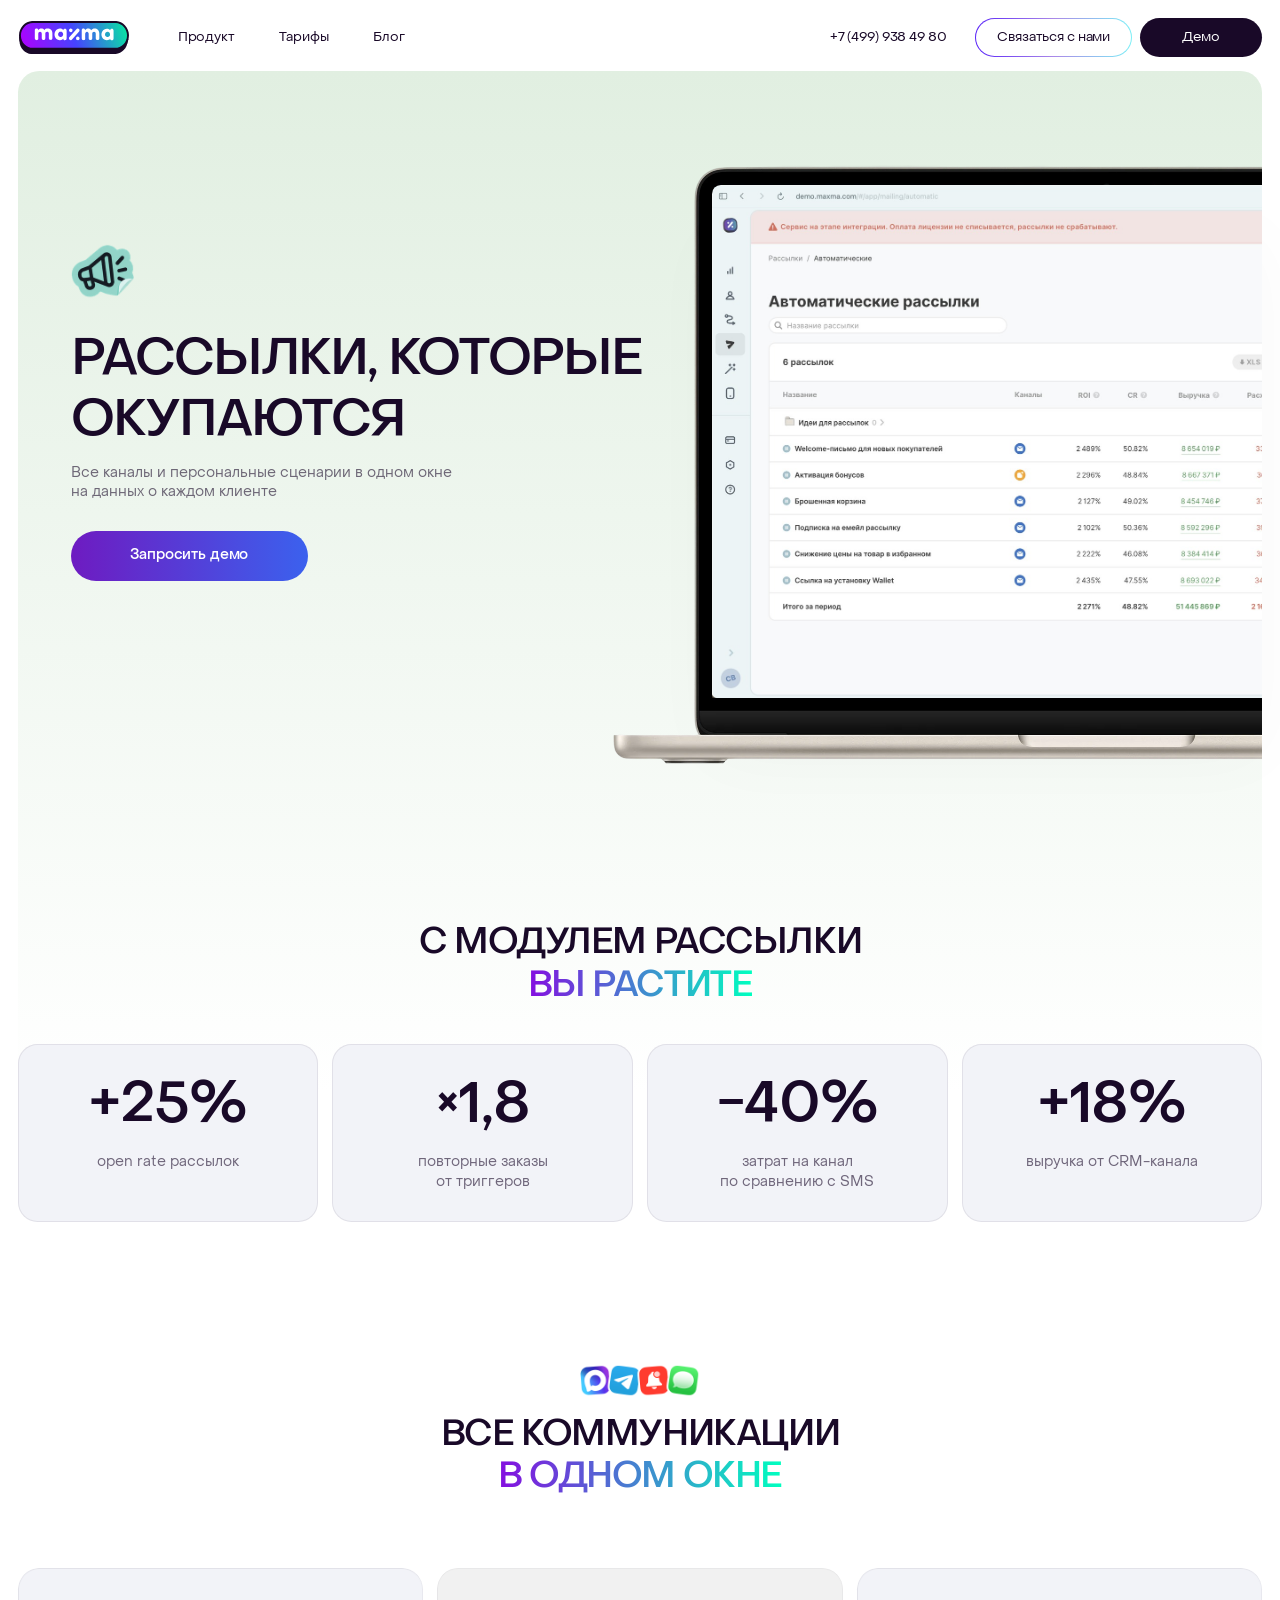
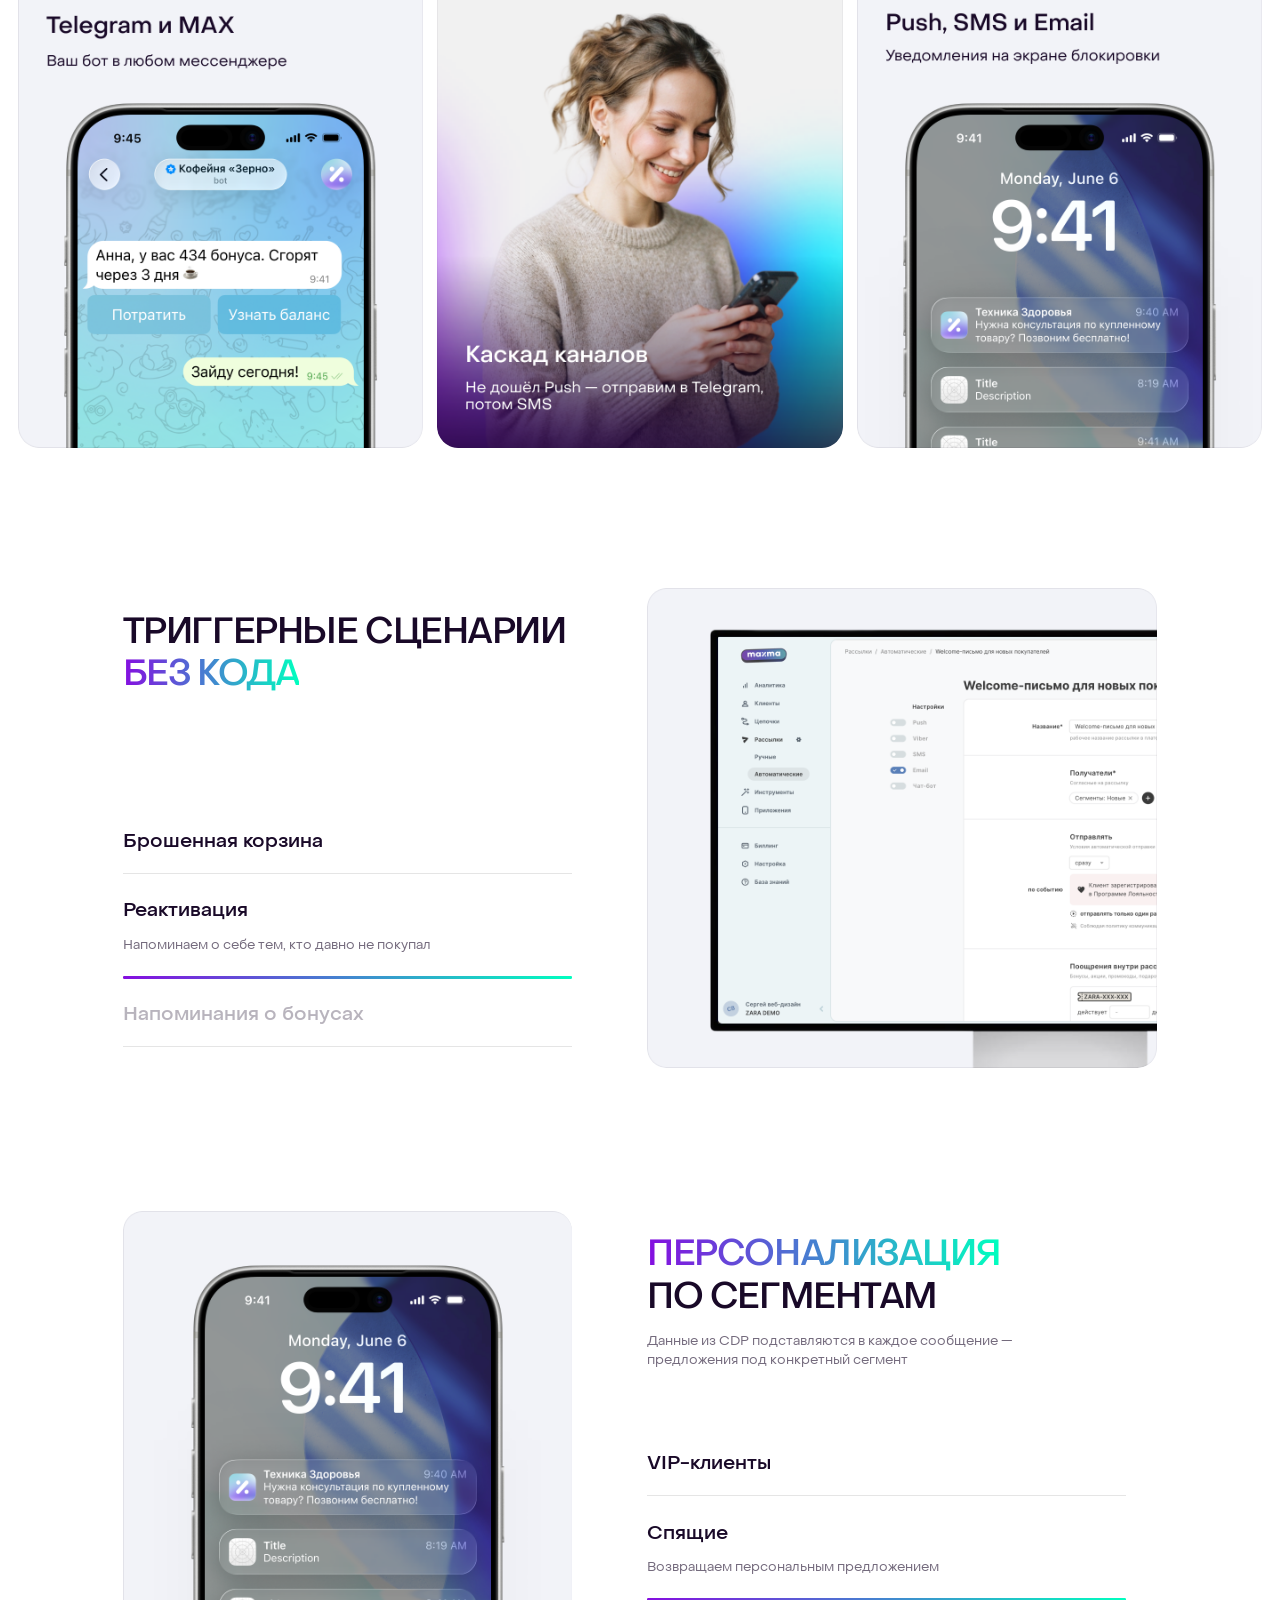
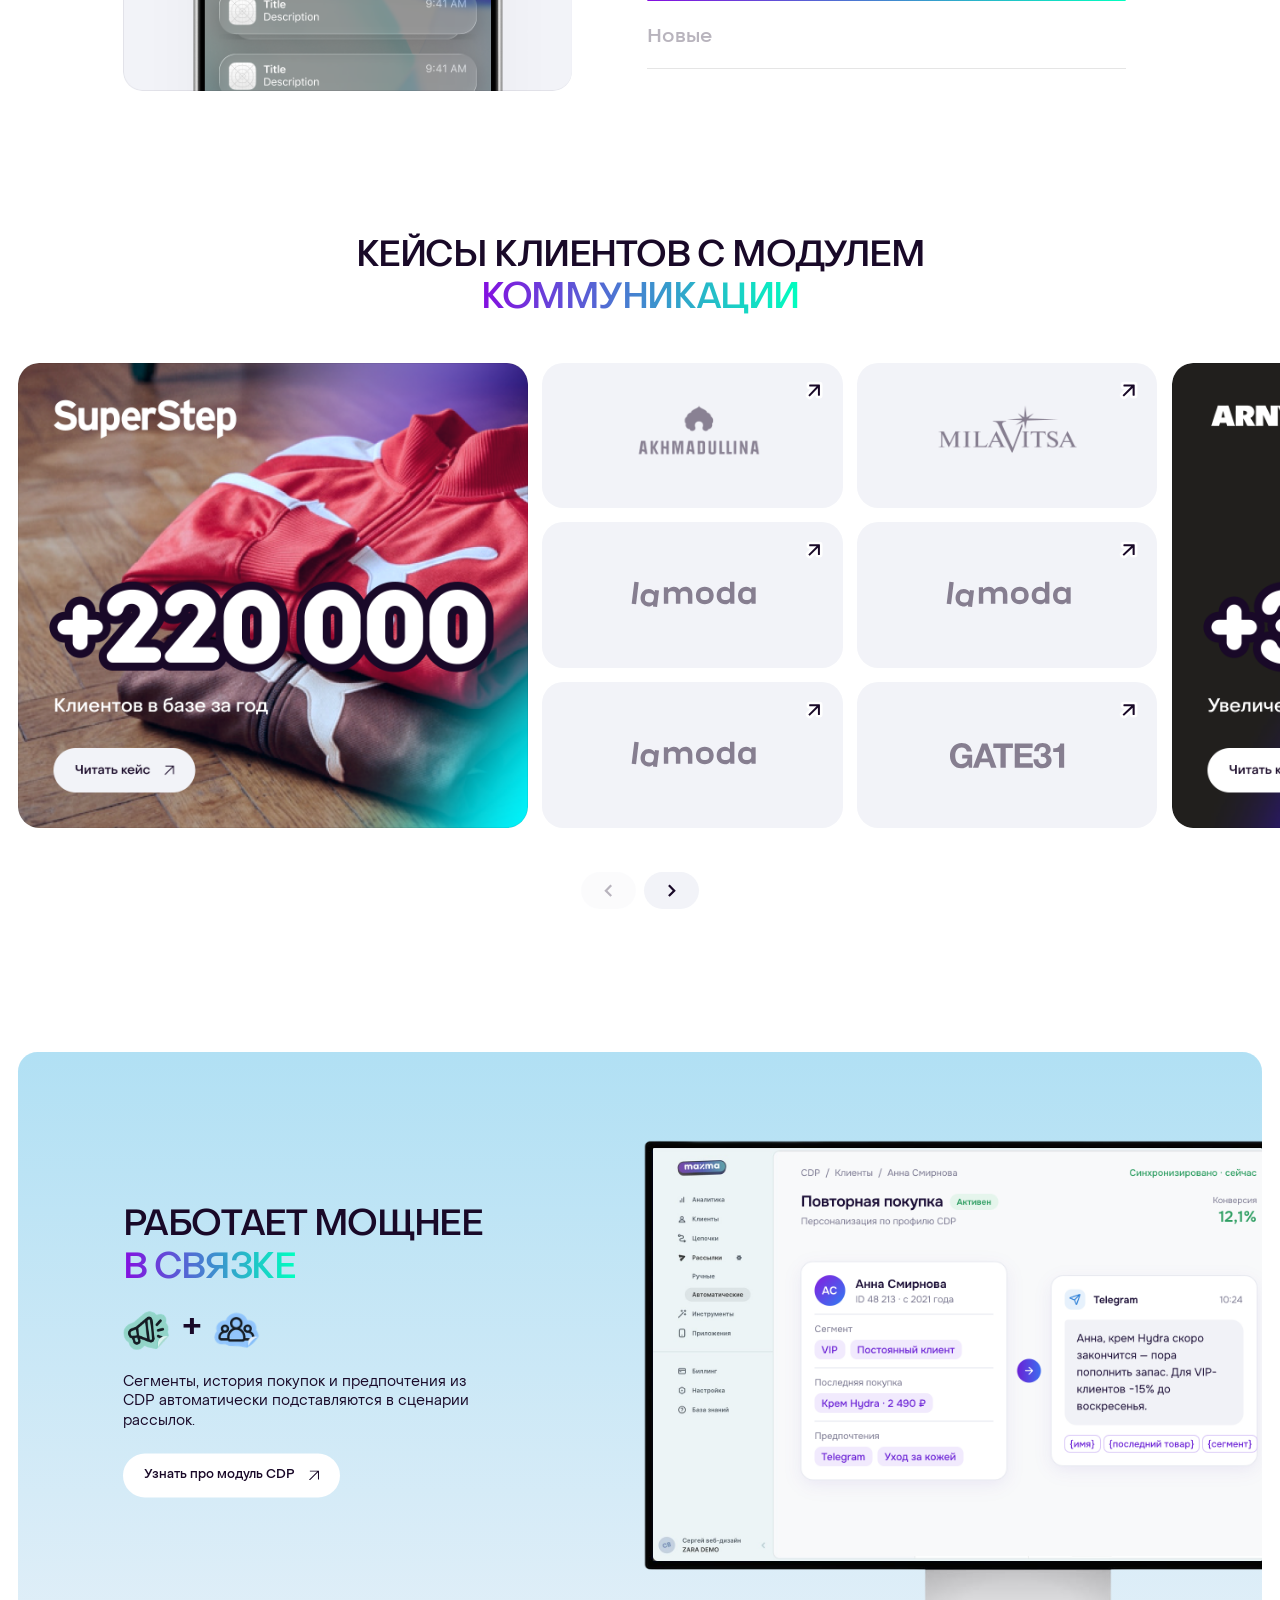
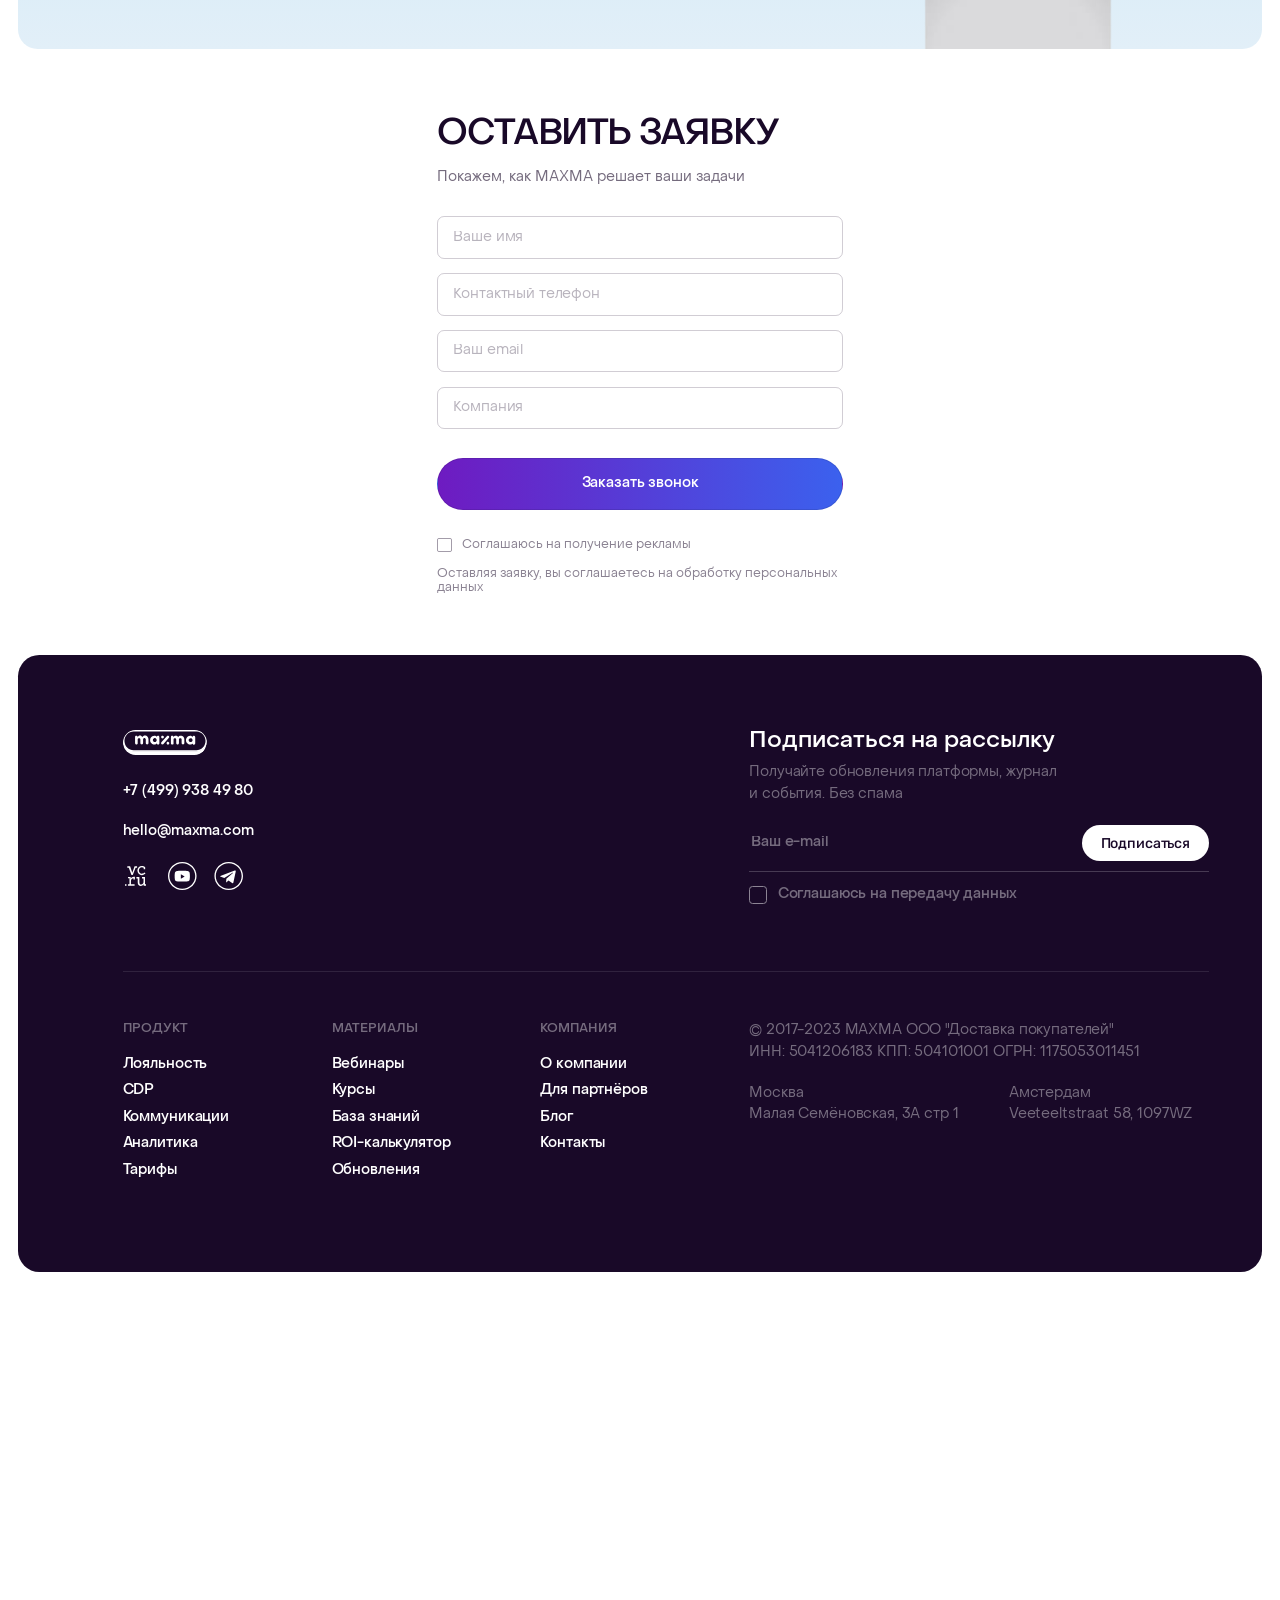
==== commit 1060a527: "Sync «Рассылки» with the updated mockup New hero laptop with the mailing list on screen (glare layer" ====
--- a/communications.html
+++ b/communications.html
@@ -97,25 +97,24 @@
 <div class="page">
 <div class="stage stage--comm" id="stage">
 
-  <!-- ============ HERO · 20:1480 ============ -->
-  <section class="chero" data-node="20:1480">
-    <div class="chero__bg" data-node="20:1481"></div>
-    <div class="chero__glare" data-node="20:1482"><img src="assets/img/comm-hero-glare.jpg" alt=""></div>
-    <img class="chero__icon" src="assets/img/icon-megaphone.png" alt="" width="71" height="62" data-node="20:1483">
-    <div class="chero__copy" data-node="20:1484">
+  <!-- ============ HERO · 75:1906 ============ -->
+  <section class="chero" data-node="75:1906">
+    <div class="chero__bg" data-node="75:1907"></div>
+    <img class="chero__icon" src="assets/img/icon-megaphone.png" alt="" width="71" height="62" data-node="75:1908">
+    <div class="chero__copy" data-node="75:1909">
       <div class="chero__head">
-        <h1 class="chero__title" data-node="20:1486">Рассылки, которые<br>окупаются</h1>
-        <p class="chero__sub" data-node="20:1487">Все каналы и персональные сценарии в одном окне<br>на данных о каждом клиенте</p>
-      </div>
-      <a class="btn btn--grad chero__cta" href="#lead" data-node="20:1488">Запросить демо</a>
-    </div>
-    <div class="chero__laptop" data-node="20:1490"><img src="assets/img/comm-hero-laptop.png" alt=""></div>
-    <div class="chero__screen" data-node="20:1491"><img src="assets/img/comm-hero-screen.jpg" alt="Сводка в кабинете MAXMA"></div>
+        <h1 class="chero__title" data-node="75:1911">Рассылки, которые<br>окупаются</h1>
+        <p class="chero__sub" data-node="75:1912">Все каналы и персональные сценарии в одном окне<br>на данных о каждом клиенте</p>
+      </div>
+      <a class="btn btn--grad chero__cta" href="#lead" data-node="75:1913">Запросить демо</a>
+    </div>
+    <div class="chero__laptop" data-node="75:1916"><img src="assets/img/comm-hero-laptop.webp" alt=""></div>
+    <div class="chero__screen" data-node="75:1917"><img src="assets/img/comm-hero-screen.jpg" alt="Автоматические рассылки в кабинете MAXMA"></div>
   </section>
 
   <!-- ============ METRICS · 20:1492 ============ -->
   <section class="cmetrics" data-node="20:1492">
-    <h2 class="sec-title cmetrics__title" data-node="20:1493">Что растёт с модулем Рассылки</h2>
+    <h2 class="sec-title cmetrics__title" data-node="75:1884">С модулем Рассылки <span class="grad">вы растите</span></h2>
     <div class="cmetrics__row" data-node="20:1494">
       <div class="cmetric"><p class="cmetric__value">+25%</p><p class="cmetric__label">open rate рассылок</p></div>
       <div class="cmetric"><p class="cmetric__value">×1,8</p><p class="cmetric__label">повторные заказы<br>от триггеров</p></div>
@@ -281,15 +280,6 @@
 
   <!-- ============ LEAD FORM · 59:1054 ============ -->
   <section class="clead" id="lead" data-node="59:1054">
-    <div class="clead__next" data-node="62:1219">
-      <p class="clead__next-title" data-node="62:1220">Что будет после заявки</p>
-      <ol class="clead__steps">
-        <li><span class="clead__num">1</span><span>Перезвоним в течение рабочего дня и уточним задачи</span></li>
-        <li><span class="clead__num">2</span><span>Покажем демо модуля на ваших сценариях</span></li>
-        <li><span class="clead__num">3</span><span>Рассчитаем ожидаемый эффект и стоимость для вашей сети</span></li>
-      </ol>
-    </div>
-
     <form class="lead__form" id="leadForm" novalidate data-node="59:1055">
       <div class="lead__head">
         <p class="lead__title">Оставить заявку</p>
--- a/css/communications.css
+++ b/css/communications.css
@@ -2,21 +2,19 @@
    MAXMA — «Рассылки» (module page), loaded after styles.css
    Figma: J5O8dq0z1hB7ba68lMvQYn · frame «Рассылки — UI / 1440» 20:1467
    Same fixed 1440 stage as the main page: every block sits at its Figma
-   y inside the frame. The mockup frame crops the footer; the stage runs
-   on to show it whole.
+   y inside the frame. The mockup frame (6506 tall) crops the footer; the
+   stage runs on to show it whole.
    ===================================================================== */
 
-.stage--comm{height:7004px}
+.stage--comm{height:6840px}
 
 /* =====================================================================
-   HERO · 20:1480
+   HERO · 75:1906
    ===================================================================== */
 .chero{left:0;top:80px;width:1440px;height:795px}
 .chero>*{position:absolute}
 /* the green card runs on under the metrics, fading into the page */
 .chero__bg{left:20px;top:0;width:1400px;height:1148px;border-radius:24px;background:linear-gradient(180deg,#e1efe1 0%,#fff 100%)}
-.chero__glare{left:20px;top:0;width:1420px;height:886px;border-radius:24px;overflow:hidden;mix-blend-mode:overlay;pointer-events:none}
-.chero__glare img{position:absolute;left:-.5%;top:-14.8%;width:126.11%;height:114.8%;max-width:none}
 .chero__icon{left:80px;top:194px;width:71px;height:62px}
 
 .chero__copy{left:80px;top:288px;width:640px;display:flex;flex-direction:column;align-items:flex-start;gap:32px}
@@ -29,15 +27,16 @@
 .chero__sub{width:650px;font-size:16px;line-height:22px;opacity:.6}
 .chero__cta{width:266px;height:56px;padding:0;border:0;border-radius:100px}
 
-/* laptop · image 614, cropped by its box; the dashboard sits on its screen */
-.chero__laptop{left:620px;top:7px;width:800px;height:879px;overflow:hidden;pointer-events:none}
-.chero__laptop img{position:absolute;left:-20.54%;top:0;width:168.68%;height:100%;max-width:none}
+/* laptop · image 646, cropped by its box at the card edge; the mailing
+   list sits on its screen */
+.chero__laptop{left:687px;top:103px;width:733px;height:678px;overflow:hidden;pointer-events:none}
+.chero__laptop img{position:absolute;left:0;top:-.01%;width:152.11%;height:100.02%;max-width:none}
 .chero__screen{
-  left:781px;top:168px;width:639px;height:461px;overflow:hidden;
-  border:1px solid rgba(25,9,40,.1);border-radius:11px 0 0 1px;
-  box-shadow:0 49.458px 65.284px rgba(0,0,0,.03);
+  left:801px;top:128px;width:619px;height:577px;overflow:hidden;
+  border-radius:10px 0 0 1.249px;
+  box-shadow:0 61.764px 81.528px rgba(0,0,0,.03);
 }
-.chero__screen img{position:absolute;left:-.1%;top:-.68%;width:128.71%;height:119.1%;max-width:none}
+.chero__screen img{position:absolute;left:-.2%;top:-.17%;width:149.29%;height:100.17%;max-width:none}
 
 /* =====================================================================
    METRICS · 20:1492
@@ -75,8 +74,10 @@
 .csteps__head{display:flex;flex-direction:column;gap:16px;color:var(--ink)}
 .csteps__sub{width:426px;font-size:15px;line-height:22px;opacity:.6}
 .csteps__list--seg{width:539px}
-.csteps__card{position:relative;flex:1 1 0;min-width:0;height:540px}
-.csteps__card--seg{background:linear-gradient(0deg,#edf1ff 0%,#e1c9ff 100%)}
+/* one-line descriptions here: the open step keeps a single 22px line, so
+   the lists sit where the mockup has them (247px into the column) */
+.csteps .why-item.is-active .why-item__desc{height:22px}
+.csteps__card{position:relative;flex:1 1 0;min-width:0;height:540px;background:var(--surface)}
 
 /* =====================================================================
    CASES · 59:938 — the main page's carousel, without the filter tabs
@@ -111,23 +112,13 @@
 .cbundle__btn:hover img{transform:translate(2px,-2px)}
 
 /* =====================================================================
-   LEAD FORM · 59:1054
-   Two equal columns: what happens next, and the main page's form.
-   The mockup sets the left column in white / #d5d5d5 on the white page
-   (copied over from a dark block), so the heading doesn't show; here it
-   is in the page ink at the same sizes.
+   LEAD FORM · 59:1054 — the main page's form, centred, 70px under the
+   CDP block (72:802 stacks block, form and footer 70px apart)
    ===================================================================== */
-.clead{left:0;top:5615.05px;width:1440px;height:526.34px;padding:0 138px;display:flex;align-items:center;gap:60px}
-.clead .lead__form{position:static;flex:1 1 0;min-width:0;width:auto}
-
-.clead__next{flex:1 1 0;min-width:0;display:flex;flex-direction:column;gap:20px;color:var(--ink)}
-.clead__next-title{font-weight:500;font-size:30px;line-height:1.3}
-.clead__steps{margin:0;padding:0;list-style:none;display:flex;flex-direction:column;gap:20px}
-.clead__steps li{display:flex;align-items:flex-start;gap:14px;font-size:16px;line-height:1.4}
-.clead__steps li>span:last-child{flex:1;min-width:0;padding-top:4px;opacity:.6}
-.clead__num{width:30px;height:30px;flex:none;display:flex;align-items:center;justify-content:center;border-radius:100px;background:var(--surface);font-weight:500;font-size:14px;line-height:1.3}
+.clead{left:0;top:5525.05px;width:1440px;display:flex;justify-content:center}
+.clead .lead__form{position:static;width:456px}
 
 /* =====================================================================
    FOOTER · 59:1115
    ===================================================================== */
-.ftr--comm{top:6301.39px}
+.ftr--comm{top:6137.39px}
